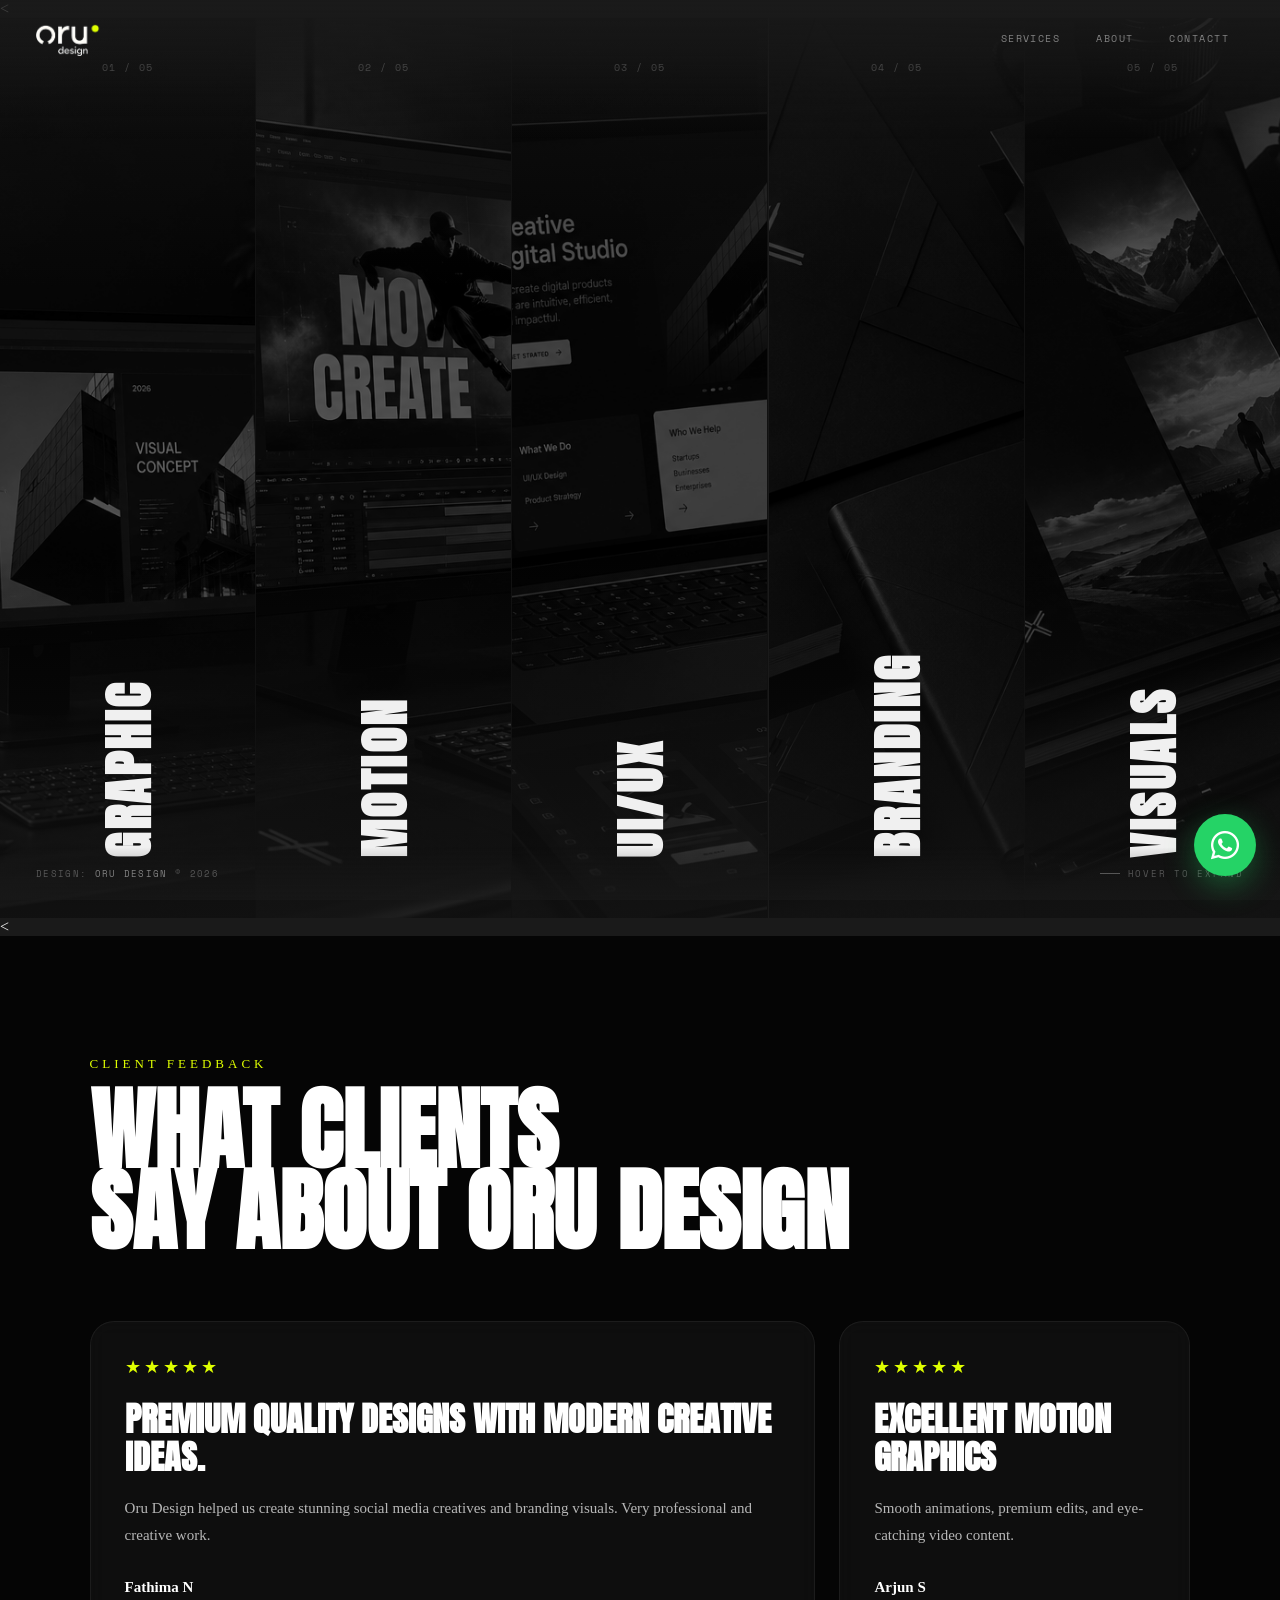
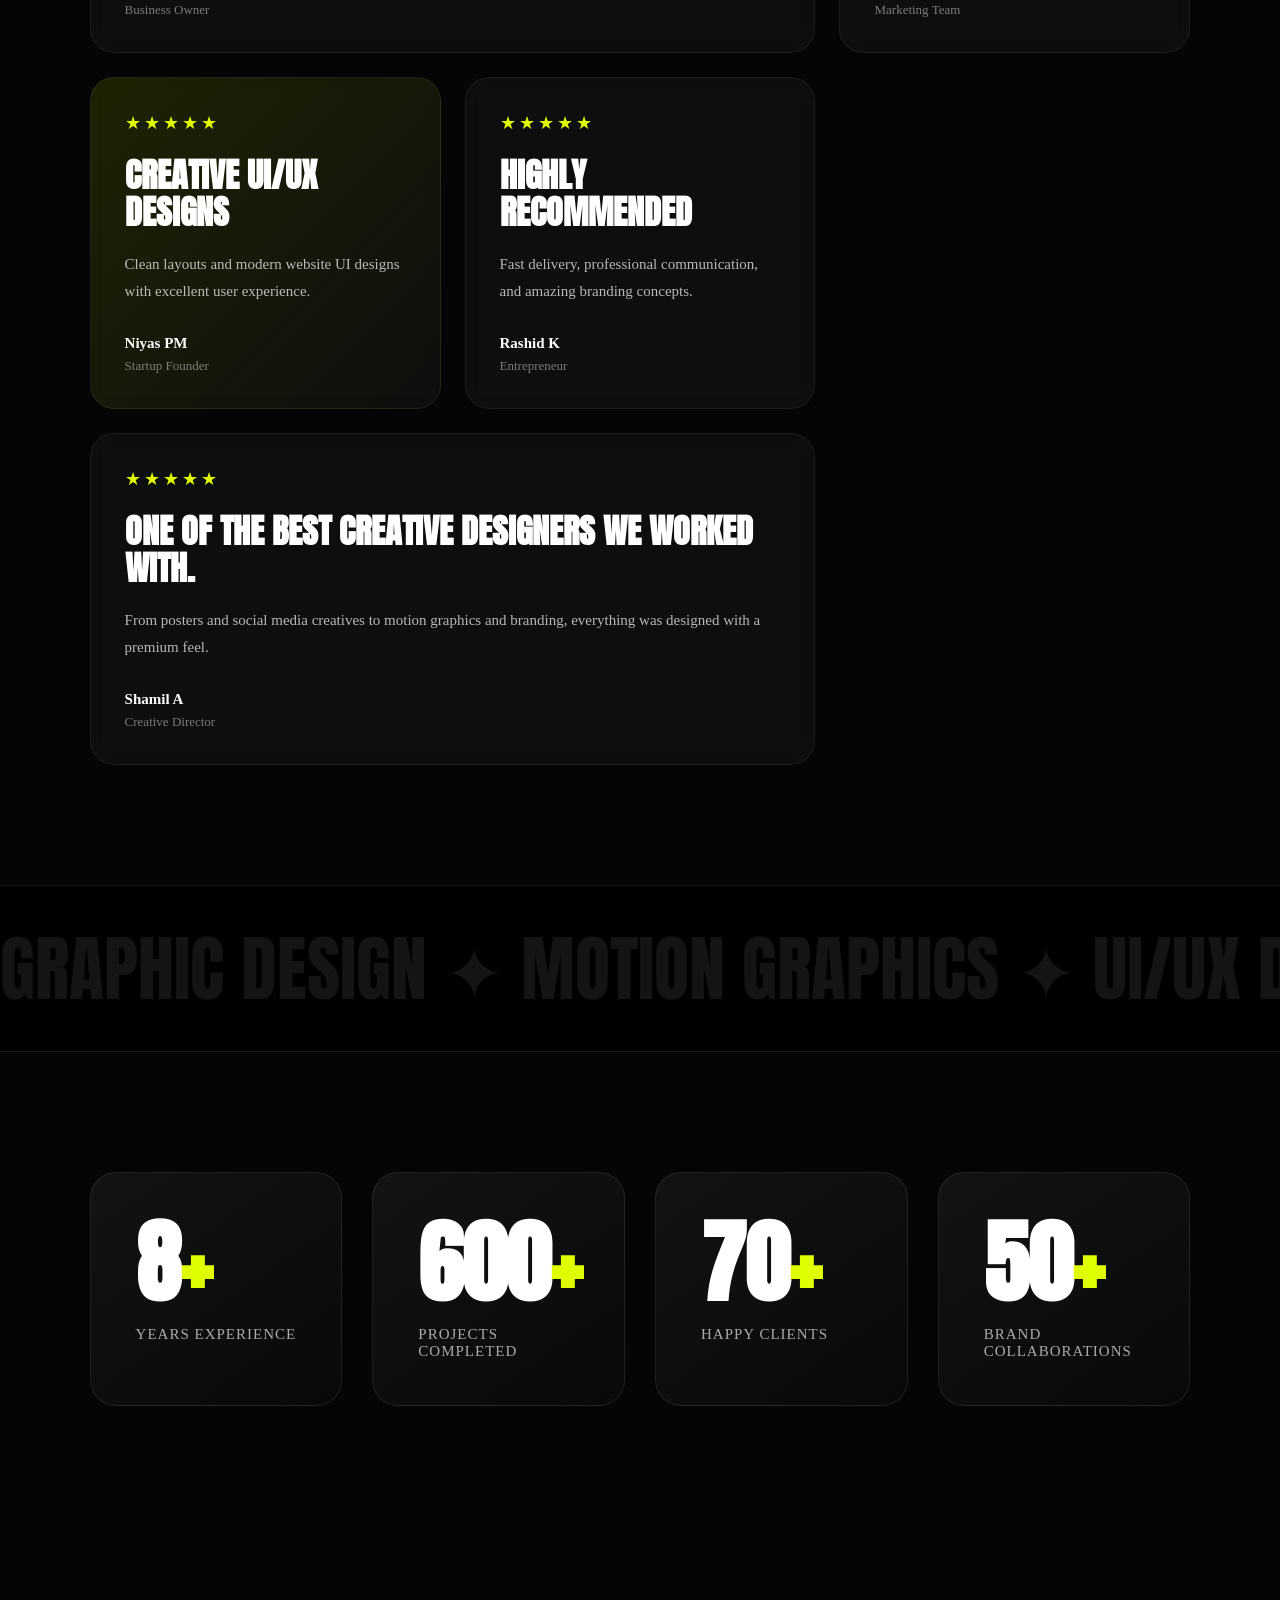
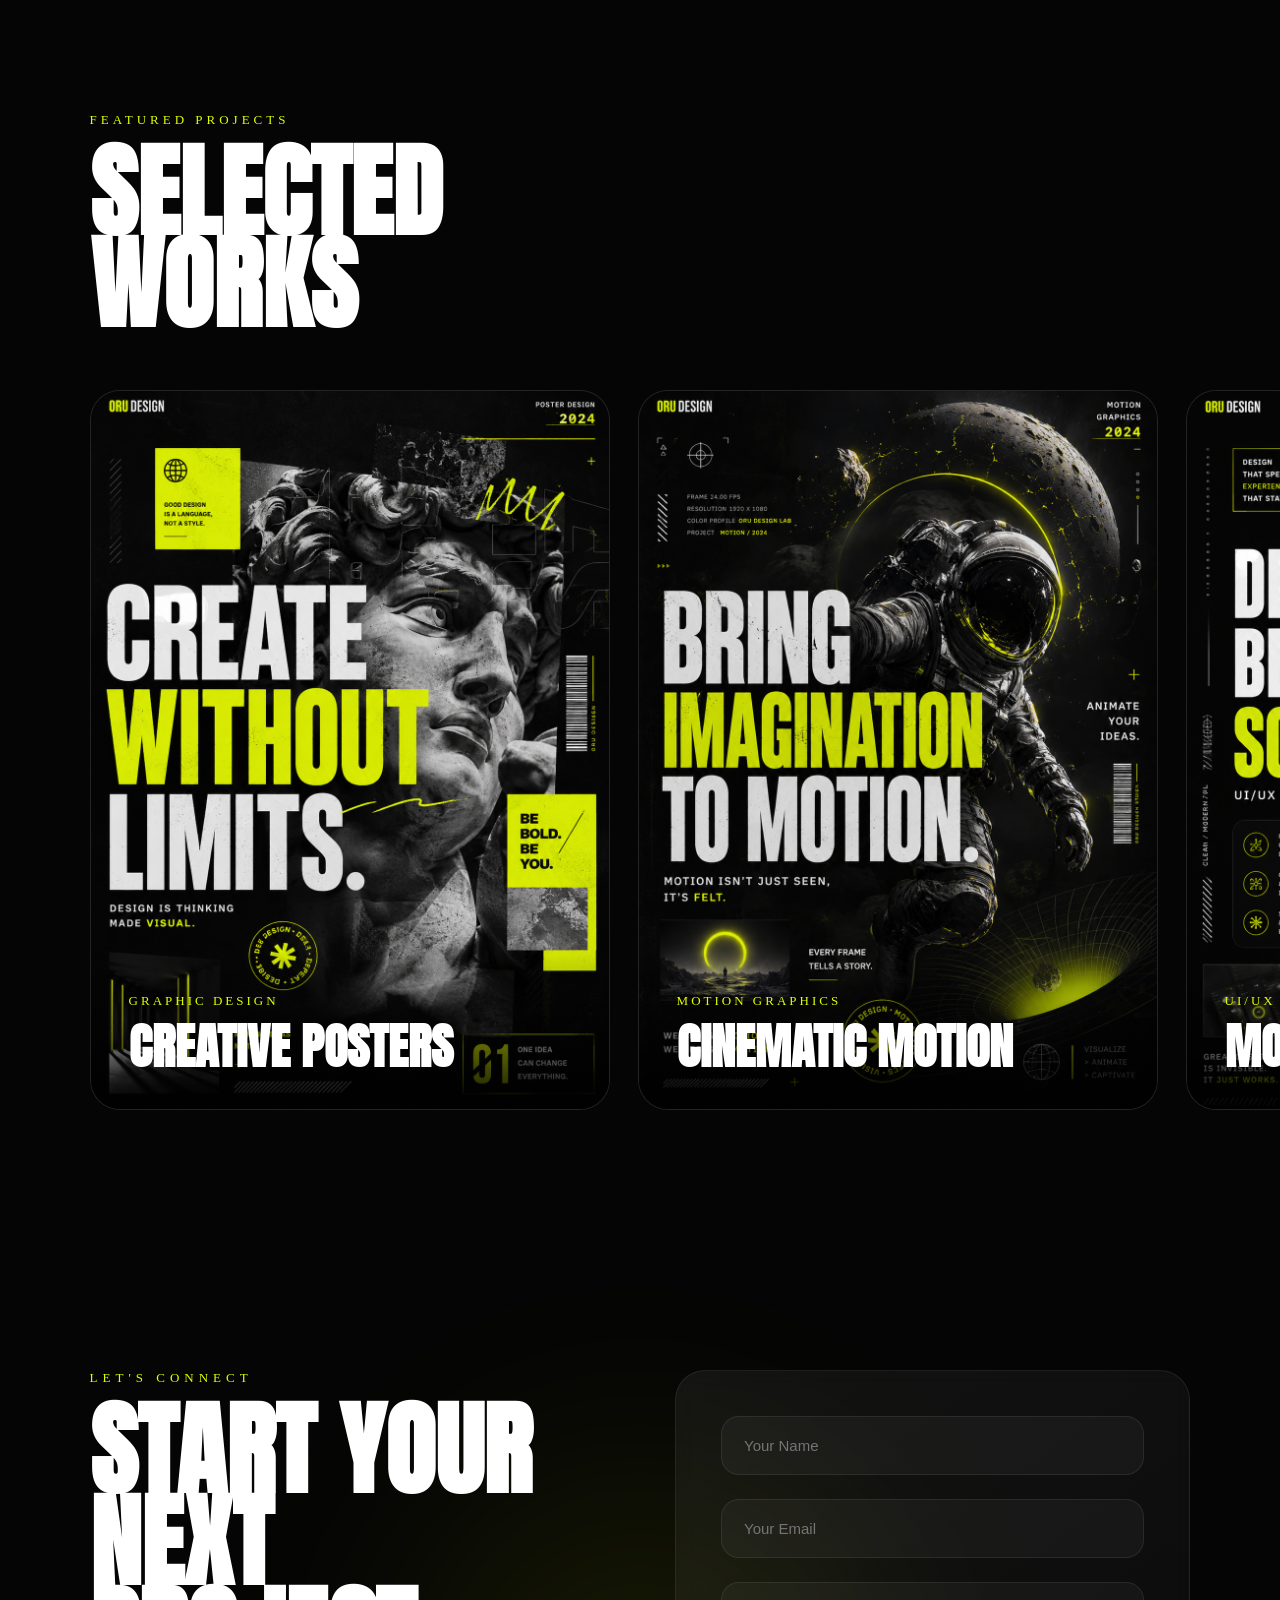
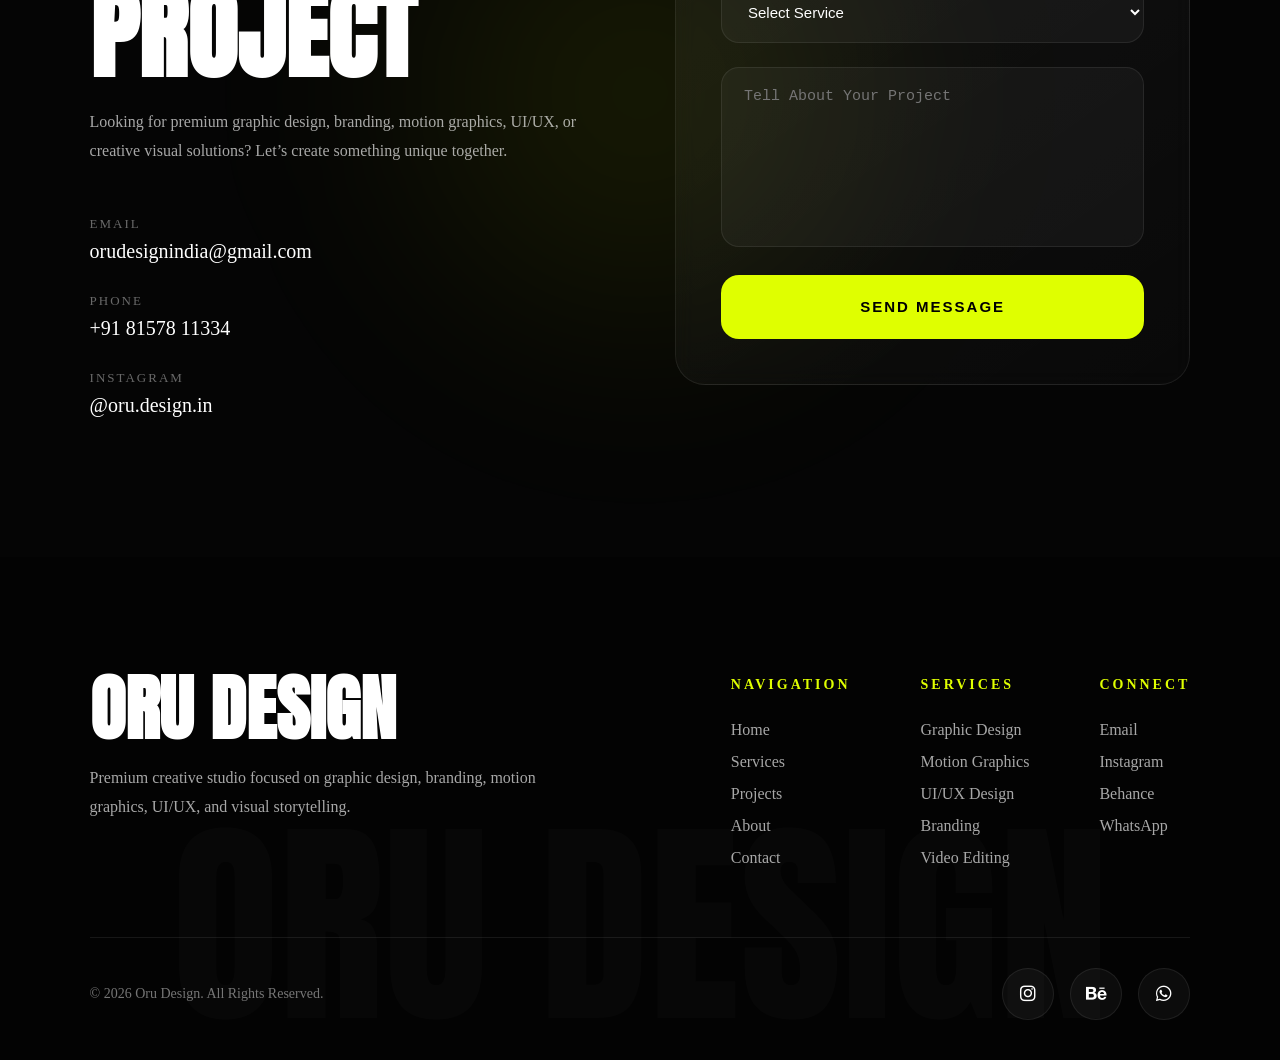
==== index.html @ 500e6e50 "Initial commit via Netlify [skip ci]" ====
<!DOCTYPE html>
<html lang="en">

<head>

    <!-- BASIC -->
    <meta charset="UTF-8">
    <meta name="viewport" content="width=device-width, initial-scale=1.0">

    <!-- TITLE -->
    <title>Oru Design — Creative Portfolio</title>

    <!-- SEO -->
    <meta name="title" content="Oru Design — Creative Portfolio">
    <meta name="description"
          content="Oru Design is the creative portfolio of a Graphic Designer, Motion Designer, and UI/UX Designer specializing in branding, video editing, visual storytelling, and modern digital experiences.">

    <meta name="keywords"
          content="Graphic Designer Kerala, UI UX Designer Kochi, Motion Graphics, Video Editing, Branding, Creative Portfolio, Oru Design, Freelance Designer India">

    <meta name="author" content="Oru Design">

    <!-- OPEN GRAPH -->
    <meta property="og:type" content="website">
    <meta property="og:title" content="Oru Design — Creative Portfolio">
    <meta property="og:description"
          content="Creative portfolio featuring Graphic Design, Motion Graphics, Branding, UI/UX Design, and Visual Storytelling.">

    <meta property="og:image" content="images/preview.jpg">
    <meta property="og:url" content="https://orudesign.in">

    <!-- TWITTER -->
    <meta name="twitter:card" content="summary_large_image">
    <meta name="twitter:title" content="Oru Design — Creative Portfolio">
    <meta name="twitter:description"
          content="Creative portfolio featuring Graphic Design, Motion Graphics, Branding, UI/UX Design, and Visual Storytelling.">

    <meta name="twitter:image" content="images/preview.jpg">

    <!-- THEME COLOR -->
    <meta name="theme-color" content="#dfff00">

    <!-- FAVICON -->
    <link rel="icon" type="image/png" href="images/favicon.png">

    <!-- GOOGLE FONTS -->
    <link rel="preconnect" href="https://fonts.googleapis.com">

    <link rel="preconnect"
          href="https://fonts.gstatic.com"
          crossorigin>

    <link href="https://fonts.googleapis.com/css2?family=Anton&family=Space+Mono:ital,wght@0,400;0,700;1,400&display=swap"
          rel="stylesheet">

    <!-- CSS -->
    <link rel="stylesheet"
          href="templatemo-620-compression-style.css">

</head>

<body>

    <<!-- Global Header -->
<header class="global-header">

    <!-- LOGO IMAGE -->
    <a href="#" class="logo">

        <img src="images/logo.png"
             alt="oru design Logo"
             class="logo__image">

    </a>

<nav class="nav">

    

    <a href="services.html">Services</a>

    <a href="about.html">about</a>

    <a href="contact.html">contactt</a>

</nav>

</header>

    <!-- The Track -->
    <main class="track" role="region" aria-label="Portfolio Projects">

    <!-- Panel 01 -->
<article class="panel">
    <div class="panel__bg">
        <img src="images/tm-620-com-01.jpg"
             alt="Creative graphic design showcase"
             loading="eager">
    </div>

    <span class="panel__index">01 / 05</span>

    <h2 class="spine">GRAPHIC</h2>

    <div class="details">

        <p class="details__category">Graphic Design</p>

        <h3 class="details__title">
            Creative<br>Designs
        </h3>

        <div class="details__meta">

            <div class="details__meta-item">
                <span class="details__meta-label">Service</span>
                <span class="details__meta-value">Social Media</span>
            </div>

            <div class="details__meta-item">
                <span class="details__meta-label">Experience</span>
                <span class="details__meta-value">8+ Years</span>
            </div>

            <div class="details__meta-item">
                <span class="details__meta-label">Role</span>
                <span class="details__meta-value">Senior Designer</span>
            </div>

        </div>

        <p class="details__description">
            Creating premium posters, branding visuals, advertisements,
            social media creatives, and modern digital designs with a clean
            and eye-catching style.
        </p>

<a href="https://www.behance.net/anandumohanmr"
   target="_blank"
   class="btn-view">
            View Project

            <svg viewBox="0 0 14 14"
                 fill="none"
                 xmlns="http://www.w3.org/2000/svg">

                <path d="M1 7h12M8 2l5 5-5 5"
                      stroke="currentColor"
                      stroke-width="1.5"
                      stroke-linecap="square"/>

            </svg>
        </a>

    </div>
</article>


   <!-- Panel 02 -->
<article class="panel">
    <div class="panel__bg">
        <img src="images/tm-620-com-02.jpg"
             alt="Professional motion graphics and video editing"
             loading="lazy">
    </div>

    <span class="panel__index">02 / 05</span>

    <h2 class="spine">MOTION</h2>

    <div class="details">

        <p class="details__category">Motion Graphics</p>

        <h3 class="details__title">
            Motion<br>Visuals
        </h3>

        <div class="details__meta">

            <div class="details__meta-item">
                <span class="details__meta-label">Software</span>
                <span class="details__meta-value">After Effects</span>
            </div>

            <div class="details__meta-item">
                <span class="details__meta-label">Style</span>
                <span class="details__meta-value">Cinematic</span>
            </div>

            <div class="details__meta-item">
                <span class="details__meta-label">Role</span>
                <span class="details__meta-value">Motion Designer</span>
            </div>

        </div>

        <p class="details__description">
            Creating cinematic motion graphics, promotional videos,
            animated visuals, reels, and engaging digital content
            with smooth transitions and modern storytelling.
        </p>

<a href="https://www.behance.net/anandumohanmr"
   target="_blank"
   class="btn-view">
            View Project

            <svg viewBox="0 0 14 14"
                 fill="none"
                 xmlns="http://www.w3.org/2000/svg">

                <path d="M1 7h12M8 2l5 5-5 5"
                      stroke="currentColor"
                      stroke-width="1.5"
                      stroke-linecap="square"/>

            </svg>
        </a>

    </div>
</article>



      <!-- Panel 03 -->
<article class="panel">
    <div class="panel__bg">
        <img src="images/tm-620-com-03.jpg"
             alt="Modern UI UX interface design"
             loading="lazy">
    </div>

    <span class="panel__index">03 / 05</span>

    <h2 class="spine">UI/UX</h2>

    <div class="details">

        <p class="details__category">UI/UX Design</p>

        <h3 class="details__title">
            Modern<br>Interfaces
        </h3>

        <div class="details__meta">

            <div class="details__meta-item">
                <span class="details__meta-label">Tools</span>
                <span class="details__meta-value">Adobe XD</span>
            </div>

            <div class="details__meta-item">
                <span class="details__meta-label">Focus</span>
                <span class="details__meta-value">User Experience</span>
            </div>

            <div class="details__meta-item">
                <span class="details__meta-label">Role</span>
                <span class="details__meta-value">UI/UX Designer</span>
            </div>

        </div>

        <p class="details__description">
            Designing clean and modern website interfaces,
            mobile app layouts, and user-friendly digital experiences
            with smooth navigation and premium visual aesthetics.
        </p>

<a href="https://www.behance.net/anandumohanmr"
   target="_blank"
   class="btn-view">
            View Project

            <svg viewBox="0 0 14 14"
                 fill="none"
                 xmlns="http://www.w3.org/2000/svg">

                <path d="M1 7h12M8 2l5 5-5 5"
                      stroke="currentColor"
                      stroke-width="1.5"
                      stroke-linecap="square"/>

            </svg>
        </a>

    </div>
</article>


       <!-- Panel 04 -->
<article class="panel">
    <div class="panel__bg">
        <img src="images/tm-620-com-04.jpg"
             alt="Creative branding and identity design"
             loading="lazy">
    </div>

    <span class="panel__index">04 / 05</span>

    <h2 class="spine">BRANDING</h2>

    <div class="details">

        <p class="details__category">Brand Identity</p>

        <h3 class="details__title">
            Brand<br>Identity
        </h3>

        <div class="details__meta">

            <div class="details__meta-item">
                <span class="details__meta-label">Focus</span>
                <span class="details__meta-value">Logo Design</span>
            </div>

            <div class="details__meta-item">
                <span class="details__meta-label">Style</span>
                <span class="details__meta-value">Minimal</span>
            </div>

            <div class="details__meta-item">
                <span class="details__meta-label">Role</span>
                <span class="details__meta-value">Brand Designer</span>
            </div>

        </div>

        <p class="details__description">
            Building premium brand identities with modern logos,
            typography, color systems, and visual strategies
            that create a strong and memorable brand presence.
        </p>

<a href="https://www.behance.net/anandumohanmr"
   target="_blank"
   class="btn-view">
            View Project

            <svg viewBox="0 0 14 14"
                 fill="none"
                 xmlns="http://www.w3.org/2000/svg">

                <path d="M1 7h12M8 2l5 5-5 5"
                      stroke="currentColor"
                      stroke-width="1.5"
                      stroke-linecap="square"/>

            </svg>
        </a>

    </div>
</article>



       <!-- Panel 05 -->
<article class="panel">
    <div class="panel__bg">
        <img src="images/tm-620-com-05.jpg"
             alt="Creative digital visuals and media showcase"
             loading="lazy">
    </div>

    <span class="panel__index">05 / 05</span>

    <h2 class="spine">VISUALS</h2>

    <div class="details">

        <p class="details__category">Creative Visuals</p>

        <h3 class="details__title">
            Visual<br>Stories
        </h3>

        <div class="details__meta">

            <div class="details__meta-item">
                <span class="details__meta-label">Platform</span>
                <span class="details__meta-value">Digital Media</span>
            </div>

            <div class="details__meta-item">
                <span class="details__meta-label">Speciality</span>
                <span class="details__meta-value">Creative Content</span>
            </div>

            <div class="details__meta-item">
                <span class="details__meta-label">Role</span>
                <span class="details__meta-value">Creative Designer</span>
            </div>

        </div>

        <p class="details__description">
            Creating high-quality visual content, social media creatives,
            promotional materials, and digital artwork with a modern,
            premium, and cinematic visual approach.
        </p>

<a href="https://www.behance.net/anandumohanmr"
   target="_blank"
   class="btn-view">
            View Project

            <svg viewBox="0 0 14 14"
                 fill="none"
                 xmlns="http://www.w3.org/2000/svg">

                <path d="M1 7h12M8 2l5 5-5 5"
                      stroke="currentColor"
                      stroke-width="1.5"
                      stroke-linecap="square"/>

            </svg>
        </a>

    </div>
</article>

</main>

    <!-- Global Footer -->
    <footer class="global-footer">
        <p class="footer__credit">Design: <a href="https://www.instagram.com/oru.design.in" target="_blank" rel="nofollow">oru design</a> &copy; 2026</p>
        <p class="footer__scroll-hint">Hover to Expand</p>
    </footer>

    <!-- ===========================================
         MODALS — CSS-only via :target
         =========================================== -->
<!-- Work Modal -->
<div id="work" class="modal-overlay">

    <a href="#" class="modal__close" aria-label="Close">&times;</a>

    <div class="modal__content">

        <p class="modal__label">Portfolio</p>

        <h2 class="modal__heading">
            Selected<br>Works
        </h2>

        <p class="modal__text">
            A curated collection of creative projects focused on
            graphic design, motion graphics, branding, UI/UX,
            and digital visual storytelling.
            Each project reflects a modern, premium,
            and cinematic creative approach.
        </p>

        <hr class="modal__divider">

        <ul class="modal__project-list">

            <!-- PROJECT 01 -->
            <li>

                <span class="modal__project-name">
                    Creative Graphics
                </span>

                <span class="modal__project-year">
                    2026 — Graphic Design
                </span>

            </li>

            <!-- PROJECT 02 -->
            <li>

                <span class="modal__project-name">
                    Motion Visuals
                </span>

                <span class="modal__project-year">
                    2026 — Motion Graphics
                </span>

            </li>

            <!-- PROJECT 03 -->
            <li>

                <span class="modal__project-name">
                    Modern Interfaces
                </span>

                <span class="modal__project-year">
                    2026 — UI/UX Design
                </span>

            </li>

            <!-- PROJECT 04 -->
            <li>

                <span class="modal__project-name">
                    Brand Identity
                </span>

                <span class="modal__project-year">
                    2025 — Branding
                </span>

            </li>

            <!-- PROJECT 05 -->
            <li>

                <span class="modal__project-name">
                    Visual Stories
                </span>

                <span class="modal__project-year">
                    2025 — Creative Visuals
                </span>

            </li>

        </ul>

    </div>

</div>

<!-- About Modal -->
<div id="about" class="modal-overlay">

    <a href="#" class="modal__close" aria-label="Close">&times;</a>

    <div class="modal__content">

        <!-- PROFILE IMAGE -->
        <div class="about-profile">

            <img src="images/anandu.png"
                 alt="Anandu Mohan MR"
                 class="about-profile__image">

        </div>

        <p class="modal__label">Profile</p>

        <h2 class="modal__heading">
            About<br>Me
        </h2>

        <p class="modal__text">
            <strong>Anandu Mohan MR</strong> is a Senior Graphic Designer
            and Creative Visual Artist with over 8 years of experience
            in graphic design, branding, video editing, and UI/UX design.
            Passionate about creating premium visual experiences with a
            modern and cinematic creative approach.
        </p>

        <p class="modal__text">
            Specialized in social media creatives, branding,
            motion graphics, promotional videos, website UI/UX,
            and digital marketing visuals using Adobe Creative Suite,
            DaVinci Resolve, and modern design tools.
        </p>

        <hr class="modal__divider">

        <h2 class="modal__heading">
            About<br>Studio
        </h2>

        <p class="modal__text">
            The studio focuses on delivering premium creative digital
            solutions for brands, businesses, and personal projects
            with a strong emphasis on quality, creativity,
            and modern visual storytelling.
        </p>

        <p class="modal__text">
            From graphic design and branding to motion graphics,
            video editing, and UI/UX design, every project is crafted
            with attention to detail and a modern premium aesthetic
            that helps brands stand out in the digital world.
        </p>

        <hr class="modal__divider">

        <p class="modal__text">
            <strong>Services</strong><br>
            Graphic Design / Branding / Video Editing /
            Motion Graphics / UI & UX Design /
            Social Media Creatives / Web Design /
            Digital Marketing Visuals
        </p>

    </div>

</div>

    <<!-- Contact Modal -->
<div id="contact" class="modal-overlay">

    <a href="#" class="modal__close" aria-label="Close">&times;</a>

    <div class="modal__content">

        <p class="modal__label">Connect</p>

        <h2 class="modal__heading">
            Get In<br>Touch
        </h2>

        <p class="modal__text">
            Available for freelance projects, creative collaborations,
            branding, graphic design, motion graphics, video editing,
            and UI/UX design projects.
            Feel free to connect through any platform below.
        </p>

        <hr class="modal__divider">

        <div class="modal__contact-grid">

            <!-- EMAIL -->
            <div class="modal__contact-item">

                <p class="modal__contact-label">Email</p>

                <p class="modal__contact-value">
                    <a href="mailto:orudesignindia@gmail.com">
                        orudesignindia@gmail.com
                    </a>
                </p>

            </div>

            <!-- PHONE -->
            <div class="modal__contact-item">

                <p class="modal__contact-label">Phone</p>

                <p class="modal__contact-value">
                    <a href="tel:+918157811334">
                        +91 81578 11334
                    </a>
                </p>

            </div>

            <!-- INSTAGRAM -->
            <div class="modal__contact-item">

                <p class="modal__contact-label">Instagram</p>

                <p class="modal__contact-value">
                    <a href="https://www.instagram.com/oru.design.in/?hl=en"
                       target="_blank">
                        @oru.design.in
                    </a>
                </p>

            </div>

            <!-- BEHANCE -->
            <div class="modal__contact-item">

                <p class="modal__contact-label">Behance</p>

                <p class="modal__contact-value">
                    <a href="https://www.behance.net/anandumohanmr"
                       target="_blank">
                        behance.net/anandumohanmr
                    </a>
                </p>

            </div>

            <!-- LOCATION -->
            <div class="modal__contact-item">

                <p class="modal__contact-label">Location</p>

                <p class="modal__contact-value">
                    2nd Floor Yakubs Apartment,<br>
                    Elamakkara, Kochi,<br>
                    Kerala, India
                </p>

            </div>

        </div>

        <!-- SOCIAL ICONS -->
        <div class="social-icons">

            <!-- INSTAGRAM -->
            <a href="https://www.instagram.com/oru.design.in/?hl=en"
               target="_blank"
               class="social-icon">

                <i class="fab fa-instagram"></i>

            </a>

            <!-- BEHANCE -->
            <a href="https://www.behance.net/anandumohanmr"
               target="_blank"
               class="social-icon">

                <i class="fab fa-behance"></i>

            </a>

        </div>

    </div>

</div>

<!-- FONT AWESOME -->
<link rel="stylesheet"
href="https://cdnjs.cloudflare.com/ajax/libs/font-awesome/6.5.1/css/all.min.css">

<script src="templatemo-620-compression-script.js"></script>

</body>
</html>

<!-- WHATSAPP FLOAT BUTTON -->

<a href="https://wa.me/918157811334"
   class="whatsapp-float"
   target="_blank"
   aria-label="Chat on WhatsApp">

    <i class="fab fa-whatsapp"></i>

</a>


<!-- =========================================
     CLIENT REVIEWS SECTION
========================================= -->

<section class="reviews-section">

    <div class="reviews-header">

        <p class="reviews-label">CLIENT FEEDBACK</p>

        <h2 class="reviews-title">
            What Clients<br>Say About Oru Design
        </h2>

    </div>

    <div class="reviews-grid">

        <!-- REVIEW 01 -->
        <div class="review-card large">

            <div class="review-stars">★★★★★</div>

            <h3>
                Premium quality designs with modern creative ideas.
            </h3>

            <p>
                Oru Design helped us create stunning social media
                creatives and branding visuals. Very professional
                and creative work.
            </p>

            <div class="review-user">
                <strong>Fathima N</strong>
                <span>Business Owner</span>
            </div>

        </div>

        <!-- REVIEW 02 -->
        <div class="review-card">

            <div class="review-stars">★★★★★</div>

            <h3>Excellent Motion Graphics</h3>

            <p>
                Smooth animations, premium edits,
                and eye-catching video content.
            </p>

            <div class="review-user">
                <strong>Arjun S</strong>
                <span>Marketing Team</span>
            </div>

        </div>

        <!-- REVIEW 03 -->
        <div class="review-card accent">

            <div class="review-stars">★★★★★</div>

            <h3>Creative UI/UX Designs</h3>

            <p>
                Clean layouts and modern website UI designs
                with excellent user experience.
            </p>

            <div class="review-user">
                <strong>Niyas PM</strong>
                <span>Startup Founder</span>
            </div>

        </div>

        <!-- REVIEW 04 -->
        <div class="review-card">

            <div class="review-stars">★★★★★</div>

            <h3>Highly Recommended</h3>

            <p>
                Fast delivery, professional communication,
                and amazing branding concepts.
            </p>

            <div class="review-user">
                <strong>Rashid K</strong>
                <span>Entrepreneur</span>
            </div>

        </div>

        <!-- REVIEW 05 -->
        <div class="review-card wide">

            <div class="review-stars">★★★★★</div>

            <h3>
                One of the best creative designers we worked with.
            </h3>

            <p>
                From posters and social media creatives
                to motion graphics and branding,
                everything was designed with a premium feel.
            </p>

            <div class="review-user">
                <strong>Shamil A</strong>
                <span>Creative Director</span>
            </div>

        </div>

    </div>

</section>




<!-- =========================================
     PREMIUM MARQUEE SECTION
========================================= -->

<section class="marquee-section">

    <div class="marquee-track">

        <span>
            GRAPHIC DESIGN ✦ MOTION GRAPHICS ✦ UI/UX DESIGN ✦
            BRANDING ✦ VIDEO EDITING ✦ VISUAL STORIES ✦
        </span>

        <span>
            GRAPHIC DESIGN ✦ MOTION GRAPHICS ✦ UI/UX DESIGN ✦
            BRANDING ✦ VIDEO EDITING ✦ VISUAL STORIES ✦
        </span>

    </div>

</section>



<!-- =========================================
     ANIMATED STATS SECTION
========================================= -->

<section class="stats-section">

    <div class="stats-grid">

        <!-- ITEM -->
        <div class="stat-box">

            <h2 class="counter" data-target="5">8</h2>

            <p>Years Experience</p>

        </div>

        <!-- ITEM -->
        <div class="stat-box">

            <h2 class="counter" data-target="120">600</h2>

            <p>Projects Completed</p>

        </div>

        <!-- ITEM -->
        <div class="stat-box">

            <h2 class="counter" data-target="80">70</h2>

            <p>Happy Clients</p>

        </div>

        <!-- ITEM -->
        <div class="stat-box">

            <h2 class="counter" data-target="24">50</h2>

            <p>Brand Collaborations</p>

        </div>

    </div>

</section>



<!-- =========================================
     HORIZONTAL PROJECT SHOWCASE
========================================= -->

<section class="horizontal-showcase">

    <div class="showcase-header">

        <p class="showcase-label">FEATURED PROJECTS</p>

        <h2 class="showcase-title">
            Selected<br>
            Works
        </h2>

    </div>

    <div class="horizontal-wrapper">

        <!-- PROJECT 01 -->
        <div class="project-panel">

            <img src="images/project-01.png"
                 alt="Graphic Design Project">

            <div class="project-overlay">

                <span>Graphic Design</span>

                <h3>Creative Posters</h3>

            </div>

        </div>

        <!-- PROJECT 02 -->
        <div class="project-panel">

            <img src="images/project-02.png"
                 alt="Motion Graphics Project">

            <div class="project-overlay">

                <span>Motion Graphics</span>

                <h3>Cinematic Motion</h3>

            </div>

        </div>

        <!-- PROJECT 03 -->
        <div class="project-panel">

            <img src="images/project-03.png"
                 alt="UI UX Project">

            <div class="project-overlay">

                <span>UI/UX Design</span>

                <h3>Modern Interfaces</h3>

            </div>

        </div>

        <!-- PROJECT 04 -->
        <div class="project-panel">

            <img src="images/project-04.png"
                 alt="Branding Project">

            <div class="project-overlay">

                <span>Branding</span>

                <h3>Visual Identity</h3>

            </div>

        </div>

        <!-- PROJECT 05 -->
        <div class="project-panel">

            <img src="images/project-05.mp4"
                 alt="Visual Storytelling">

            <div class="project-overlay">

                <span>Visual Stories</span>

                <h3>Creative Visuals</h3>

            </div>

        </div>

    </div>

</section>


<!-- =========================================
     PREMIUM CONTACT FORM SECTION
========================================= -->

<section class="contact-section" id="contact-form">

    <div class="contact-glow"></div>

    <div class="contact-left">

        <p class="contact-label">LET'S CONNECT</p>

        <h2 class="contact-title">
            Start Your<br>
            Next Project
        </h2>

        <p class="contact-description">
            Looking for premium graphic design,
            branding, motion graphics, UI/UX,
            or creative visual solutions?
            Let’s create something unique together.
        </p>

        <!-- CONTACT INFO -->

        <div class="contact-info">

            <div class="contact-info-item">

                <span>Email</span>

                <a href="mailto:orudesignindia@gmail.com">
                    orudesignindia@gmail.com
                </a>

            </div>

            <div class="contact-info-item">

                <span>Phone</span>

                <a href="tel:+918157811334">
                    +91 81578 11334
                </a>

            </div>

            <div class="contact-info-item">

                <span>Instagram</span>

                <a href="https://www.instagram.com/oru.design.in/?hl=en"
                   target="_blank">

                    @oru.design.in

                </a>

            </div>

        </div>

    </div>

    <!-- FORM -->

    <div class="contact-right">

        <form class="premium-form">

            <!-- NAME -->
            <div class="form-group">

                <input type="text"
                       placeholder="Your Name"
                       required>

            </div>

            <!-- EMAIL -->
            <div class="form-group">

                <input type="email"
                       placeholder="Your Email"
                       required>

            </div>

            <!-- SERVICE -->
            <div class="form-group">

                <select required>

                    <option value="">
                        Select Service
                    </option>

                    <option>
                        Graphic Design
                    </option>

                    <option>
                        Motion Graphics
                    </option>

                    <option>
                        UI/UX Design
                    </option>

                    <option>
                        Branding
                    </option>

                    <option>
                        Video Editing
                    </option>

                </select>

            </div>

            <!-- MESSAGE -->
            <div class="form-group">

                <textarea placeholder="Tell About Your Project"
                          required></textarea>

            </div>

            <!-- BUTTON -->

            <button type="submit"
                    class="contact-btn">

                Send Message

            </button>

        </form>

    </div>

</section>


<!-- =========================================
     PREMIUM FOOTER SECTION
========================================= -->

<footer class="premium-footer">

    <!-- TOP -->

    <div class="footer-top">

        <div class="footer-brand">

            <h2>ORU DESIGN</h2>

            <p>
                Premium creative studio focused on
                graphic design, branding, motion graphics,
                UI/UX, and visual storytelling.
            </p>

        </div>

        <!-- LINKS -->

        <div class="footer-links">

            <div class="footer-column">

                <h4>Navigation</h4>

                <a href="#">Home</a>
                <a href="#services">Services</a>
                <a href="#work">Projects</a>
                <a href="#about">About</a>
                <a href="#contact">Contact</a>

            </div>

            <div class="footer-column">

                <h4>Services</h4>

                <a href="#">Graphic Design</a>
                <a href="#">Motion Graphics</a>
                <a href="#">UI/UX Design</a>
                <a href="#">Branding</a>
                <a href="#">Video Editing</a>

            </div>

            <div class="footer-column">

                <h4>Connect</h4>

                <a href="mailto:orudesignindia@gmail.com">
                    Email
                </a>

                <a href="https://www.instagram.com/oru.design.in/?hl=en"
                   target="_blank">

                    Instagram

                </a>

                <a href="https://www.behance.net/anandumohanmr"
                   target="_blank">

                    Behance

                </a>

                <a href="https://wa.me/918157811334"
                   target="_blank">

                    WhatsApp

                </a>

            </div>

        </div>

    </div>

    <!-- DIVIDER -->

    <div class="footer-divider"></div>

    <!-- BOTTOM -->

    <div class="footer-bottom">

        <p>
            © 2026 Oru Design. All Rights Reserved.
        </p>

        <div class="footer-socials">

            <!-- INSTAGRAM -->
            <a href="https://www.instagram.com/oru.design.in/?hl=en"
               target="_blank">

                <i class="fab fa-instagram"></i>

            </a>

            <!-- BEHANCE -->
            <a href="https://www.behance.net/anandumohanmr"
               target="_blank">

                <i class="fab fa-behance"></i>

            </a>

            <!-- WHATSAPP -->
            <a href="https://wa.me/918157811334"
               target="_blank">

                <i class="fab fa-whatsapp"></i>

            </a>

        </div>

    </div>

    <!-- HUGE BACKGROUND TEXT -->

    <div class="footer-bg-text">

        ORU DESIGN

    </div>

</footer>
---- templatemo-620-compression-style.css ----
/* ============================================
   COMPRESSION — CSS-Only Kinetic Portfolio
   TM-620
   https://templatemo.com/tm-620-compression
   Design: TemplateMo
   ============================================ */

*,
*::before,
*::after {
    margin: 0;
    padding: 0;
    box-sizing: border-box;
}

:root {
    --off-white: #F0F0F0;
    --carbon: #1A1A1A;
    --graphite: #2C2C2C;
    --steel: #4A4A4A;
    --ash: #6B6B6B;
    --neon-chartreuse: #DFFF00;
    --seam: #111111;
    --font-spine: 'Anton', sans-serif;
    --font-mono: 'Space Mono', monospace;
    --ease-heavy: cubic-bezier(0.77, 0, 0.175, 1);
    --duration: 0.8s;
}

html {
    font-size: 16px;
    -webkit-font-smoothing: antialiased;
    -moz-osx-font-smoothing: grayscale;
     overflow-x: hidden;
    overflow-y: auto;
}

body {
    background: var(--carbon);
    color: var(--off-white);
    overflow: hidden;
     overflow-x: hidden;
    overflow-y: auto;
    min-height: 100vh;
    width: 100%;
}

/* --- THE TRACK --- */
main.track {
    display: flex;
    width: 100%;
    min-height: 100vh;
    overflow-x: hidden;
    overflow-y: auto;
    gap: 0;
}

/* --- THE SLICES --- */
article.panel {
    flex: 1;
    position: relative;
    overflow: hidden;
    cursor: pointer;
    border-right: 1px solid var(--seam);
    border-radius: 0;
    transition: flex var(--duration) var(--ease-heavy);
}

article.panel:last-child {
    border-right: none;
}

.panel__bg {
    position: absolute;
    inset: 0;
    z-index: 1;
    overflow: hidden;
}

.panel__bg img {
    width: 100%;
    height: 100%;
    object-fit: cover;
    object-position: center;
    display: block;
    border-radius: 0;
    filter: brightness(0.4) grayscale(100%);
    transform: scale(1.05);
    transition:
        filter var(--duration) var(--ease-heavy),
        transform var(--duration) var(--ease-heavy);
}

.panel__bg::after {
    content: '';
    position: absolute;
    inset: 0;
    background: linear-gradient(
        180deg,
        rgba(26, 26, 26, 0.5) 0%,
        transparent 30%,
        transparent 60%,
        rgba(26, 26, 26, 0.6) 100%
    );
    z-index: 2;
    transition: opacity var(--duration) var(--ease-heavy);
}

/* Panel index */
.panel__index {
    position: absolute;
    top: 42px;
    left: 50%;
    transform: translateX(-50%);
    z-index: 10;
    font-family: var(--font-mono);
    font-size: 0.6rem;
    letter-spacing: 0.15em;
    text-transform: uppercase;
    color: var(--off-white);
    opacity: 0.35;
    transition: opacity var(--duration) var(--ease-heavy);
    white-space: nowrap;
}

/* --- THE SPINE --- */
.spine {
    position: absolute;
    bottom: 60px;
    left: 50%;
    transform: translateX(-50%) rotate(180deg);
    z-index: 10;
    writing-mode: vertical-rl;
    font-family: var(--font-spine);
    font-size: clamp(2rem, 4vw, 3.5rem);
    text-transform: uppercase;
    color: var(--off-white);
    letter-spacing: 0.05em;
    line-height: 1;
    white-space: nowrap;
    opacity: 1;
    transition:
        opacity 0.4s var(--ease-heavy),
        transform 0.4s var(--ease-heavy);
    pointer-events: none;
}

/* --- THE DETAILS --- */
.details {
    position: absolute;
    bottom: 48px;
    left: 48px;
    right: 48px;
    z-index: 10;
    opacity: 0;
    transform: translateX(-30px);
    transition:
        opacity 0.5s var(--ease-heavy) 0.15s,
        transform 0.5s var(--ease-heavy) 0.15s;
    pointer-events: none;
}

.details__category {
    font-family: var(--font-mono);
    font-size: 0.65rem;
    letter-spacing: 0.25em;
    text-transform: uppercase;
    color: var(--neon-chartreuse);
    margin-bottom: 12px;
    display: flex;
    align-items: center;
    gap: 12px;
}

.details__category::before {
    content: '';
    display: inline-block;
    width: 24px;
    height: 1px;
    background: var(--neon-chartreuse);
}

.details__title {
    font-family: var(--font-spine);
    font-size: clamp(2.2rem, 4vw, 3.8rem);
    text-transform: uppercase;
    color: var(--off-white);
    line-height: 0.95;
    margin-bottom: 20px;
    letter-spacing: -0.01em;
}

.details__meta {
    display: flex;
    gap: 32px;
    margin-bottom: 28px;
}

.details__meta-item {
    font-family: var(--font-mono);
    font-size: 0.7rem;
    letter-spacing: 0.08em;
}

.details__meta-label {
    color: var(--steel);
    text-transform: uppercase;
    display: block;
    margin-bottom: 4px;
}

.details__meta-value {
    color: var(--off-white);
}

.details__description {
    font-family: var(--font-mono);
    font-size: 0.75rem;
    line-height: 1.7;
    color: rgba(240, 240, 240, 0.6);
    max-width: 420px;
    margin-bottom: 32px;
}

.btn-view {
    display: inline-flex;
    align-items: center;
    gap: 10px;
    padding: 14px 32px;
    background: var(--neon-chartreuse);
    color: var(--carbon);
    font-family: var(--font-mono);
    font-size: 0.7rem;
    font-weight: 700;
    letter-spacing: 0.2em;
    text-transform: uppercase;
    text-decoration: none;
    border-radius: 0;
    border: none;
    cursor: pointer;
    transition:
        background 0.3s var(--ease-heavy),
        transform 0.3s var(--ease-heavy);
}

.btn-view:hover {
    background: var(--off-white);
    transform: translateX(4px);
}

.btn-view svg {
    width: 14px;
    height: 14px;
    transition: transform 0.3s var(--ease-heavy);
}

.btn-view:hover svg {
    transform: translateX(4px);
}

/* ===========================================
   COMPRESSION ENGINE — HOVER STATES
   =========================================== */

main.track:hover > article.panel {
    flex: 1;
}

main.track > article.panel:hover {
    flex: 6;
}

article.panel:hover .panel__bg img {
    filter: brightness(0.85) grayscale(0%);
    transform: scale(1);
}

article.panel:hover .spine {
    opacity: 0.2;
    transform: translateX(-50%) rotate(180deg) translateY(-20px);
}

article.panel:hover .details {
    opacity: 1;
    transform: translateX(0);
    pointer-events: auto;
}

main.track:hover > article.panel .panel__index {
    opacity: 0;
}

article.panel:hover .panel__index {
    opacity: 0.35 !important;
}

/* ===========================================
   GLOBAL HEADER
   =========================================== */
.global-header {
    position: fixed;
    top: 0;
    left: 0;
    right: 0;
    z-index: 100;
    display: flex;
    align-items: flex-start;
    justify-content: space-between;
    padding: 22px 36px 0;
    height: 140px;
    background: linear-gradient(
        180deg,
        rgba(26, 26, 26, 0.9) 0%,
        rgba(26, 26, 26, 0.5) 40%,
        rgba(26, 26, 26, 0.15) 70%,
        transparent 100%
    );
    pointer-events: none;
}

.logo {
    font-family: var(--font-mono);
    font-size: 0.65rem;
    font-weight: 700;
    letter-spacing: 0.3em;
    text-transform: uppercase;
    color: var(--off-white);
    pointer-events: auto;
    text-decoration: none;
}

.logo span {
    color: var(--neon-chartreuse);
    font-weight: 400;
}

.nav {
    display: flex;
    align-items: center;
    gap: 6px;
    pointer-events: auto;
}

.nav a {
    font-family: var(--font-mono);
    font-size: 0.6rem;
    letter-spacing: 0.15em;
    text-transform: uppercase;
    color: rgba(240, 240, 240, 0.5);
    text-decoration: none;
    padding: 8px 14px;
    border: 1px solid transparent;
    transition:
        color 0.3s var(--ease-heavy),
        border-color 0.3s var(--ease-heavy);
}

.nav a:hover {
    color: var(--neon-chartreuse);
    border-color: rgba(223, 255, 0, 0.3);
}

/* ===========================================
   CSS-ONLY MODALS (:target)
   =========================================== */
.modal-overlay {
    position: fixed;
    inset: 0;
    z-index: 200;
    background: rgba(26, 26, 26, 0.92);
    backdrop-filter: blur(8px);
    -webkit-backdrop-filter: blur(8px);
    display: flex;
    align-items: center;
    justify-content: center;
    opacity: 0;
    visibility: hidden;
    transition:
        opacity 0.5s var(--ease-heavy),
        visibility 0s linear 0.5s;
}

.modal-overlay:target {
    opacity: 1;
    visibility: visible;
    transition:
        opacity 0.5s var(--ease-heavy),
        visibility 0s linear 0s;
}

.modal-overlay:target .modal__content {
    opacity: 1;
    transform: translateY(0);
}

.modal__close {
    position: absolute;
    top: 28px;
    right: 36px;
    z-index: 10;
    width: 48px;
    height: 48px;
    display: flex;
    align-items: center;
    justify-content: center;
    text-decoration: none;
    color: var(--off-white);
    font-family: var(--font-mono);
    font-size: 1.4rem;
    border: 1px solid var(--steel);
    border-radius: 0;
    transition:
        border-color 0.3s var(--ease-heavy),
        color 0.3s var(--ease-heavy);
}

.modal__close:hover {
    border-color: var(--neon-chartreuse);
    color: var(--neon-chartreuse);
}

.modal__content {
    max-width: 680px;
    width: 90%;
    max-height: 80vh;
    overflow-y: auto;
    padding: 60px;
    opacity: 0;
    transform: translateY(30px);
    transition:
        opacity 0.5s var(--ease-heavy) 0.1s,
        transform 0.5s var(--ease-heavy) 0.1s;
    scrollbar-width: thin;
    scrollbar-color: var(--steel) transparent;
}

.modal__content::-webkit-scrollbar {
    width: 4px;
}

.modal__content::-webkit-scrollbar-track {
    background: transparent;
}

.modal__content::-webkit-scrollbar-thumb {
    background: var(--steel);
    border-radius: 0;
}

.modal__content::-webkit-scrollbar-thumb:hover {
    background: var(--ash);
}

.modal__label {
    font-family: var(--font-mono);
    font-size: 0.6rem;
    letter-spacing: 0.3em;
    text-transform: uppercase;
    color: var(--neon-chartreuse);
    margin-bottom: 24px;
    display: flex;
    align-items: center;
    gap: 12px;
}

.modal__label::before {
    content: '';
    display: inline-block;
    width: 32px;
    height: 1px;
    background: var(--neon-chartreuse);
}

.modal__heading {
    font-family: var(--font-spine);
    font-size: clamp(2.5rem, 6vw, 4.5rem);
    text-transform: uppercase;
    color: var(--off-white);
    line-height: 0.95;
    margin-bottom: 36px;
}

.modal__text {
    font-family: var(--font-mono);
    font-size: 0.8rem;
    line-height: 1.9;
    color: rgba(240, 240, 240, 0.6);
    margin-bottom: 24px;
}

.modal__text strong {
    color: var(--off-white);
    font-weight: 700;
}

.modal__text a {
    color: var(--off-white);
    text-decoration: none;
    border-bottom: 1px solid var(--steel);
    padding-bottom: 2px;
    transition: border-color 0.3s var(--ease-heavy);
}

.modal__text a:hover {
    border-color: var(--neon-chartreuse);
}

.modal__divider {
    width: 48px;
    height: 1px;
    background: var(--steel);
    margin: 36px 0;
    border: none;
}

/* Work modal — project list */
.modal__project-list {
    list-style: none;
    padding: 0;
}

.modal__project-list li {
    display: flex;
    justify-content: space-between;
    align-items: baseline;
    padding: 18px 0;
    border-bottom: 1px solid rgba(74, 74, 74, 0.3);
    font-family: var(--font-mono);
    font-size: 0.75rem;
}

.modal__project-list li:first-child {
    border-top: 1px solid rgba(74, 74, 74, 0.3);
}

.modal__project-name {
    color: var(--off-white);
    font-weight: 700;
    letter-spacing: 0.05em;
}

.modal__project-year {
    color: var(--steel);
    font-size: 0.65rem;
    letter-spacing: 0.1em;
}

/* Contact modal — grid */
.modal__contact-grid {
    display: grid;
    grid-template-columns: 1fr 1fr;
    gap: 24px 40px;
}

.modal__contact-item {
    font-family: var(--font-mono);
}

.modal__contact-label {
    font-size: 0.6rem;
    letter-spacing: 0.2em;
    text-transform: uppercase;
    color: var(--steel);
    margin-bottom: 8px;
}

.modal__contact-value {
    font-size: 0.8rem;
    color: var(--off-white);
}

.modal__contact-value a {
    color: var(--off-white);
    text-decoration: none;
    border-bottom: 1px solid var(--steel);
    padding-bottom: 2px;
    transition: border-color 0.3s var(--ease-heavy);
}

.modal__contact-value a:hover {
    border-color: var(--neon-chartreuse);
}

/* --- BOTTOM STRIP --- */
.global-footer {
    position: fixed;
    bottom: 0;
    left: 0;
    right: 0;
    z-index: 100;
    display: flex;
    align-items: center;
    justify-content: space-between;
    padding: 20px 36px;
    pointer-events: none;
    background: linear-gradient(
        0deg,
        rgba(26, 26, 26, 0.6) 0%,
        transparent 100%
    );
}

.footer__credit {
    font-family: var(--font-mono);
    font-size: 0.55rem;
    letter-spacing: 0.15em;
    text-transform: uppercase;
    color: rgba(240, 240, 240, 0.3);
    pointer-events: auto;
}

.footer__credit a {
    color: rgba(240, 240, 240, 0.5);
    text-decoration: none;
}

.footer__scroll-hint {
    font-family: var(--font-mono);
    font-size: 0.55rem;
    letter-spacing: 0.2em;
    text-transform: uppercase;
    color: rgba(240, 240, 240, 0.3);
    display: flex;
    align-items: center;
    gap: 8px;
}

.footer__scroll-hint::before {
    content: '';
    display: inline-block;
    width: 20px;
    height: 1px;
    background: rgba(240, 240, 240, 0.3);
}

/* --- ENTRANCE ANIMATION --- */
@keyframes sliceIn {
    0% { transform: scaleX(0); opacity: 0; }
    100% { transform: scaleX(1); opacity: 1; }
}

@keyframes fadeUp {
    0% { opacity: 0; transform: translateY(12px); }
    100% { opacity: 1; transform: translateY(0); }
}

article.panel {
    transform-origin: left center;
    animation: sliceIn 1s var(--ease-heavy) both;
}

article.panel:nth-child(1) { animation-delay: 0.05s; }
article.panel:nth-child(2) { animation-delay: 0.15s; }
article.panel:nth-child(3) { animation-delay: 0.25s; }
article.panel:nth-child(4) { animation-delay: 0.35s; }
article.panel:nth-child(5) { animation-delay: 0.45s; }

.global-header,
.global-footer {
    animation: fadeUp 0.6s var(--ease-heavy) 0.7s both;
}

.spine {
    animation: fadeUp 0.5s var(--ease-heavy) backwards;
}

article.panel:nth-child(1) .spine { animation-delay: 0.6s; }
article.panel:nth-child(2) .spine { animation-delay: 0.7s; }
article.panel:nth-child(3) .spine { animation-delay: 0.8s; }
article.panel:nth-child(4) .spine { animation-delay: 0.9s; }
article.panel:nth-child(5) .spine { animation-delay: 1.0s; }

/* --- RESPONSIVE --- */
@media (max-width: 900px) {
    main.track {
        flex-direction: column;
        height: auto;
        min-height: 100vh;
    }

    article.panel {
        flex: none !important;
        width: 100%;
        height: 50vh;
        border-right: none;
        border-bottom: 1px solid var(--seam);
    }

    article.panel:last-child {
        border-bottom: none;
    }

    .panel__bg img {
        filter: brightness(0.7) grayscale(0%) !important;
        transform: scale(1) !important;
    }

    .spine { display: none; }

    .panel__index {
        opacity: 0.35 !important;
        top: 20px;
        font-size: 0.55rem;
    }

    .details {
        opacity: 1 !important;
        transform: none !important;
        pointer-events: auto !important;
        bottom: 24px;
        left: 24px;
        right: 24px;
    }

    .details__title { font-size: 1.8rem; }
    .details__description { display: none; }

    .global-header {
        padding: 16px 20px 0;
        height: 80px;
        align-items: flex-start;
    }

    .global-footer { display: none; }

    .nav a {
        padding: 6px 10px;
        font-size: 0.55rem;
    }

    body {
        overflow-y: auto;
        overflow-x: hidden;
        height: auto;
    }

    .modal__content { padding: 40px 24px; }
    .modal__contact-grid { grid-template-columns: 1fr; }

    .modal-overlay {
        align-items: flex-start;
    }

    .modal__content {
        max-height: 100vh;
        margin-top: 40px;
        padding-bottom: 60px;
    }

    .modal__close {
        top: 20px;
        right: 50px;
        width: 40px;
        height: 40px;
        font-size: 1.2rem;
    }
}

@media (prefers-reduced-motion: reduce) {
    *, *::before, *::after {
        animation-duration: 0.01ms !important;
        animation-iteration-count: 1 !important;
        transition-duration: 0.01ms !important;
    }
}
/* ABOUT PROFILE IMAGE */

.about-profile {
    width: 100%;
    display: flex;
    justify-content: center;
    align-items: center;
    margin-bottom: 40px;
    overflow: hidden;
}

.about-profile__image {
    width: 100%;
    max-width: 420px;
    height: auto;
    display: block;
    border-radius: 12px;
    object-fit: contain;
    border: 2px solid rgba(255,255,255,0.08);
    transition: 0.4s ease;
    filter: grayscale(20%);
}

.about-profile__image:hover {
    transform: scale(1.02);
    filter: grayscale(0%);
}
/* SOCIAL ICONS */

.social-icons {
    display: flex;
    gap: 18px;
    margin-top: 35px;
}

.social-icon {
    width: 52px;
    height: 52px;

    display: flex;
    align-items: center;
    justify-content: center;

    border: 1px solid rgba(255,255,255,0.12);

    border-radius: 50%;

    color: #ffffff;

    font-size: 20px;

    text-decoration: none;

    transition: 0.35s ease;
}

.social-icon:hover {
    background: #ffffff;
    color: #000000;
    transform: translateY(-4px);
}

/* LOGO IMAGE */

.logo {
    display: flex;
    align-items: center;
    text-decoration: none;
}

.logo__image {
    height: 34px;
    width: auto;
    object-fit: contain;
    transition: 0.35s ease;
}

.logo__image:hover {
    opacity: 0.8;
    transform: scale(1.03);
}

/* =========================================
   CONTINUOUS ANIMATIONS
========================================= */

/* PANEL FLOAT */
.panel {
    animation: panelFloat 7s ease-in-out infinite;
    transition: all 0.5s ease;
}

.panel:nth-child(2) {
    animation-delay: 0.5s;
}

.panel:nth-child(3) {
    animation-delay: 1s;
}

.panel:nth-child(4) {
    animation-delay: 1.5s;
}

.panel:nth-child(5) {
    animation-delay: 2s;
}

/* IMAGE ZOOM EFFECT */
.panel__bg img {
    animation: slowZoom 18s ease-in-out infinite alternate;
    transition: transform 0.6s ease;
}

/* TEXT GLOW */
.spine {
    animation: textGlow 4s ease-in-out infinite;
}

/* BUTTON PULSE */
.btn-view {
    animation: pulseButton 2.8s ease infinite;
}

/* HEADER FADE */
.global-header {
    animation: fadeHeader 2s ease;
}

/* =========================
   KEYFRAMES
========================= */

@keyframes panelFloat {

    0% {
        transform: translateY(0px);
    }

    50% {
        transform: translateY(-6px);
    }

    100% {
        transform: translateY(0px);
    }
}

@keyframes slowZoom {

    0% {
        transform: scale(1);
    }

    100% {
        transform: scale(1.08);
    }
}

@keyframes textGlow {

    0% {
        text-shadow: 0 0 0px rgba(223,255,0,0);
    }

    50% {
        text-shadow:
            0 0 10px rgba(223,255,0,0.35),
            0 0 20px rgba(223,255,0,0.15);
    }

    100% {
        text-shadow: 0 0 0px rgba(223,255,0,0);
    }
}

@keyframes pulseButton {

    0% {
        box-shadow: 0 0 0px rgba(223,255,0,0);
    }

    50% {
        box-shadow:
            0 0 20px rgba(223,255,0,0.25);
    }

    100% {
        box-shadow: 0 0 0px rgba(223,255,0,0);
    }
}

@keyframes fadeHeader {

    from {
        opacity: 0;
        transform: translateY(-20px);
    }

    to {
        opacity: 1;
        transform: translateY(0);
    }
}

/* =========================================
   HOVER ENHANCEMENTS
========================================= */

.panel:hover .panel__bg img {
    transform: scale(1.12);
}

.panel:hover .spine {
    color: #dfff00;
    transition: 0.4s ease;
}

.panel:hover {
    filter: brightness(1.08);
}

/* BACKGROUND GRAIN EFFECT */

body::before {
    content: "";

    position: fixed;
    inset: 0;

    background-image:
        url("https://www.transparenttextures.com/patterns/asfalt-light.png");

    opacity: 0.04;

    pointer-events: none;

    z-index: 9999;
}

/* =========================================
   WHATSAPP FLOAT BUTTON
========================================= */

.whatsapp-float {

    position: fixed;

    right: 24px;
    bottom: 24px;

    width: 62px;
    height: 62px;

    display: flex;
    align-items: center;
    justify-content: center;

    background: #25D366;

    color: #ffffff;

    border-radius: 50%;

    font-size: 32px;

    text-decoration: none;

    box-shadow:
        0 10px 30px rgba(37,211,102,0.35);

    z-index: 9999;

    transition: 0.35s ease;

    animation: whatsappPulse 2.5s infinite;
}

.whatsapp-float:hover {

    transform: translateY(-5px) scale(1.06);

    box-shadow:
        0 15px 40px rgba(37,211,102,0.5);
}

/* ICON */

.whatsapp-float i {
    line-height: 1;
}

/* PULSE ANIMATION */

@keyframes whatsappPulse {

    0% {
        box-shadow:
            0 0 0 0 rgba(37,211,102,0.45);
    }

    70% {
        box-shadow:
            0 0 0 18px rgba(37,211,102,0);
    }

    100% {
        box-shadow:
            0 0 0 0 rgba(37,211,102,0);
    }
}
/* =========================================
   REVIEWS SECTION
========================================= */

.reviews-section {

    width: 100%;

    min-height: 100vh;

    background: #050505;

    padding: 120px 7%;

    position: relative;

    overflow: hidden;
}

/* HEADER */

.reviews-header {

    margin-bottom: 70px;
}

.reviews-label {

    color: #dfff00;

    font-size: 13px;

    letter-spacing: 4px;

    margin-bottom: 18px;
}

.reviews-title {

    font-size: clamp(42px, 7vw, 95px);

    line-height: 0.9;

    font-family: 'Anton', sans-serif;

    text-transform: uppercase;

    color: #ffffff;
}

/* GRID */

.reviews-grid {

    display: grid;

    grid-template-columns: repeat(auto-fit, minmax(280px, 1fr));

    gap: 24px;
}

/* CARD */

.review-card {

    background: rgba(255,255,255,0.04);

    border: 1px solid rgba(255,255,255,0.06);

    padding: 34px;

    border-radius: 24px;

    backdrop-filter: blur(10px);

    transition: 0.4s ease;

    position: relative;

    overflow: hidden;
}

/* HOVER */

.review-card:hover {

    transform: translateY(-10px);

    border-color: rgba(223,255,0,0.35);

    box-shadow:
        0 20px 50px rgba(223,255,0,0.08);
}

/* ACCENT */

.review-card.accent {

    background:
        linear-gradient(
            135deg,
            rgba(223,255,0,0.12),
            rgba(255,255,255,0.04)
        );
}

/* LARGE CARD */

.review-card.large {

    grid-column: span 2;
}

/* WIDE */

.review-card.wide {

    grid-column: span 2;
}

/* STARS */

.review-stars {

    color: #dfff00;

    letter-spacing: 3px;

    margin-bottom: 22px;

    font-size: 18px;
}

/* TITLE */

.review-card h3 {

    font-size: 34px;

    line-height: 1.1;

    margin-bottom: 20px;

    color: #ffffff;

    font-family: 'Anton', sans-serif;

    text-transform: uppercase;
}

/* TEXT */

.review-card p {

    color: rgba(255,255,255,0.7);

    line-height: 1.8;

    font-size: 15px;

    margin-bottom: 30px;
}

/* USER */

.review-user {

    display: flex;

    flex-direction: column;

    gap: 6px;
}

.review-user strong {

    color: #ffffff;

    font-size: 15px;
}

.review-user span {

    color: rgba(255,255,255,0.45);

    font-size: 13px;
}

/* RESPONSIVE */

@media(max-width: 900px) {

    .review-card.large,
    .review-card.wide {

        grid-column: span 1;
    }

    .reviews-title {

        font-size: 58px;
    }
}


/* =========================================
   MARQUEE SECTION
========================================= */

.marquee-section {

    width: 100%;

    overflow: hidden;

    background: #000000;

    border-top: 1px solid rgba(255,255,255,0.08);

    border-bottom: 1px solid rgba(255,255,255,0.08);

    padding: 28px 0;
}

.marquee-track {

    display: flex;

    width: max-content;

    animation: marqueeMove 18s linear infinite;
}

.marquee-track span {

    font-size: 72px;

    font-family: 'Anton', sans-serif;

    text-transform: uppercase;

    white-space: nowrap;

    color: rgba(255,255,255,0.08);

    margin-right: 60px;

    transition: 0.3s ease;
}

.marquee-track span:hover {

    color: #dfff00;
}

@keyframes marqueeMove {

    from {
        transform: translateX(0);
    }

    to {
        transform: translateX(-50%);
    }
}



/* =========================================
   STATS SECTION
========================================= */

.stats-section {

    width: 100%;

    min-height: 60vh;

    background: #050505;

    padding: 120px 7%;

    position: relative;
}

.stats-grid {

    display: grid;

    grid-template-columns: repeat(auto-fit, minmax(220px, 1fr));

    gap: 30px;
}

.stat-box {

    position: relative;

    padding: 45px;

    border-radius: 26px;

    background:
        linear-gradient(
            145deg,
            rgba(255,255,255,0.06),
            rgba(255,255,255,0.02)
        );

    border: 1px solid rgba(255,255,255,0.08);

    transition: 0.45s ease;

    overflow: hidden;
}

.stat-box:hover {

    transform: translateY(-10px);

    border-color: rgba(223,255,0,0.4);

    box-shadow:
        0 25px 60px rgba(223,255,0,0.08);
}

.stat-box::before {

    content: "";

    position: absolute;

    inset: 0;

    background:
        radial-gradient(
            circle at top right,
            rgba(223,255,0,0.14),
            transparent 50%
        );

    opacity: 0;

    transition: 0.5s ease;
}

.stat-box:hover::before {

    opacity: 1;
}

/* NUMBER */

.stat-box h2 {

    font-size: 90px;

    line-height: 1;

    font-family: 'Anton', sans-serif;

    color: #ffffff;

    margin-bottom: 18px;
}

/* PLUS */

.stat-box h2::after {

    content: "+";

    color: #dfff00;
}

/* TEXT */

.stat-box p {

    color: rgba(255,255,255,0.65);

    font-size: 15px;

    letter-spacing: 1px;

    text-transform: uppercase;
}



/* =========================================
   RESPONSIVE
========================================= */

@media(max-width: 768px) {

    .marquee-track span {

        font-size: 44px;
    }

    .stat-box h2 {

        font-size: 62px;
    }

    .stats-section {

        padding: 90px 6%;
    }
}



/* =========================================
   HORIZONTAL SHOWCASE
========================================= */

.horizontal-showcase {

    width: 100%;

    min-height: 100vh;

    background: #050505;

    overflow: hidden;

    padding: 120px 0;
}

/* HEADER */

.showcase-header {

    padding: 0 7%;

    margin-bottom: 60px;
}

.showcase-label {

    color: #dfff00;

    letter-spacing: 4px;

    font-size: 13px;

    margin-bottom: 18px;
}

.showcase-title {

    font-size: clamp(60px, 8vw, 120px);

    line-height: 0.9;

    text-transform: uppercase;

    color: #ffffff;

    font-family: 'Anton', sans-serif;
}

/* HORIZONTAL WRAPPER */

.horizontal-wrapper {

    display: flex;

    gap: 28px;

    padding: 0 7%;

    width: max-content;

    animation: horizontalMove 30s linear infinite;
}

/* PROJECT PANEL */

.project-panel {

    position: relative;

    width: 520px;

    height: 720px;

    overflow: hidden;

    border-radius: 30px;

    flex-shrink: 0;

    background: #111111;

    border: 1px solid rgba(255,255,255,0.08);

    transition: 0.45s ease;
}

/* IMAGE */

.project-panel img {

    width: 100%;

    height: 100%;

    object-fit: cover;

    transition: 0.6s ease;
}

/* OVERLAY */

.project-overlay {

    position: absolute;

    left: 0;
    bottom: 0;

    width: 100%;

    padding: 38px;

    background:
        linear-gradient(
            to top,
            rgba(0,0,0,0.92),
            transparent
        );
}

/* CATEGORY */

.project-overlay span {

    color: #dfff00;

    font-size: 13px;

    letter-spacing: 3px;

    text-transform: uppercase;
}

/* TITLE */

.project-overlay h3 {

    font-size: 48px;

    line-height: 1;

    margin-top: 14px;

    color: #ffffff;

    font-family: 'Anton', sans-serif;

    text-transform: uppercase;
}

/* HOVER */

.project-panel:hover {

    transform: translateY(-12px);

    border-color: rgba(223,255,0,0.4);

    box-shadow:
        0 25px 60px rgba(223,255,0,0.08);
}

.project-panel:hover img {

    transform: scale(1.08);
}

/* ANIMATION */

@keyframes horizontalMove {

    from {
        transform: translateX(0);
    }

    to {
        transform: translateX(-35%);
    }
}

/* RESPONSIVE */

@media(max-width: 768px) {

    .project-panel {

        width: 320px;

        height: 480px;
    }

    .project-overlay h3 {

        font-size: 34px;
    }

    .showcase-title {

        font-size: 68px;
    }
}


/* =========================================
   CONTACT SECTION
========================================= */

.contact-section {

    position: relative;

    width: 100%;

    min-height: 100vh;

    background: #050505;

    padding: 140px 7%;

    display: grid;

    grid-template-columns: 1fr 1fr;

    gap: 70px;

    overflow: hidden;
}

/* BACKGROUND GLOW */

.contact-glow {

    position: absolute;

    top: 50%;
    left: 50%;

    transform: translate(-50%, -50%);

    width: 700px;
    height: 700px;

    background:
        radial-gradient(
            circle,
            rgba(223,255,0,0.10),
            transparent 70%
        );

    filter: blur(80px);

    pointer-events: none;
}

/* LEFT */

.contact-left {

    position: relative;

    z-index: 2;
}

.contact-label {

    color: #dfff00;

    letter-spacing: 5px;

    font-size: 13px;

    margin-bottom: 18px;
}

.contact-title {

    font-size: clamp(60px, 8vw, 120px);

    line-height: 0.9;

    text-transform: uppercase;

    color: #ffffff;

    font-family: 'Anton', sans-serif;

    margin-bottom: 28px;
}

.contact-description {

    color: rgba(255,255,255,0.65);

    line-height: 1.8;

    max-width: 600px;

    margin-bottom: 50px;
}

/* INFO */

.contact-info {

    display: flex;

    flex-direction: column;

    gap: 30px;
}

.contact-info-item span {

    display: block;

    color: rgba(255,255,255,0.4);

    font-size: 13px;

    margin-bottom: 8px;

    text-transform: uppercase;

    letter-spacing: 2px;
}

.contact-info-item a {

    color: #ffffff;

    text-decoration: none;

    font-size: 20px;

    transition: 0.3s ease;
}

.contact-info-item a:hover {

    color: #dfff00;
}

/* RIGHT */

.contact-right {

    position: relative;

    z-index: 2;
}

/* FORM */

.premium-form {

    display: flex;

    flex-direction: column;

    gap: 24px;

    padding: 45px;

    border-radius: 30px;

    background:
        linear-gradient(
            145deg,
            rgba(255,255,255,0.06),
            rgba(255,255,255,0.02)
        );

    border: 1px solid rgba(255,255,255,0.08);

    backdrop-filter: blur(10px);
}

/* INPUT */

.form-group input,
.form-group textarea,
.form-group select {

    width: 100%;

    padding: 20px 22px;

    background: rgba(255,255,255,0.04);

    border: 1px solid rgba(255,255,255,0.08);

    border-radius: 18px;

    color: #ffffff;

    font-size: 15px;

    outline: none;

    transition: 0.3s ease;
}

/* TEXTAREA */

.form-group textarea {

    min-height: 180px;

    resize: none;
}

/* FOCUS */

.form-group input:focus,
.form-group textarea:focus,
.form-group select:focus {

    border-color: rgba(223,255,0,0.4);

    box-shadow:
        0 0 20px rgba(223,255,0,0.08);
}

/* BUTTON */

.contact-btn {

    height: 64px;

    border: none;

    border-radius: 18px;

    background: #dfff00;

    color: #000000;

    font-size: 15px;

    font-weight: 700;

    letter-spacing: 2px;

    text-transform: uppercase;

    cursor: pointer;

    transition: 0.4s ease;
}

/* BUTTON HOVER */

.contact-btn:hover {

    transform: translateY(-5px);

    box-shadow:
        0 20px 50px rgba(223,255,0,0.22);
}

/* RESPONSIVE */

@media(max-width: 900px) {

    .contact-section {

        grid-template-columns: 1fr;
    }

    .contact-title {

        font-size: 72px;
    }

    .premium-form {

        padding: 32px;
    }
}


/* =========================================
   PREMIUM FOOTER
========================================= */

.premium-footer {

    position: relative;

    width: 100%;

    background: #030303;

    padding: 120px 7% 40px;

    overflow: hidden;
}

/* TOP */

.footer-top {

    position: relative;

    z-index: 2;

    display: flex;

    justify-content: space-between;

    gap: 80px;

    flex-wrap: wrap;
}

/* BRAND */

.footer-brand {

    max-width: 500px;
}

.footer-brand h2 {

    font-size: 72px;

    line-height: 0.9;

    color: #ffffff;

    font-family: 'Anton', sans-serif;

    margin-bottom: 22px;

    text-transform: uppercase;
}

.footer-brand p {

    color: rgba(255,255,255,0.65);

    line-height: 1.8;
}

/* LINKS */

.footer-links {

    display: flex;

    gap: 70px;

    flex-wrap: wrap;
}

/* COLUMN */

.footer-column {

    display: flex;

    flex-direction: column;

    gap: 14px;
}

.footer-column h4 {

    color: #dfff00;

    font-size: 14px;

    letter-spacing: 3px;

    text-transform: uppercase;

    margin-bottom: 14px;
}

/* LINKS */

.footer-column a {

    color: rgba(255,255,255,0.65);

    text-decoration: none;

    transition: 0.35s ease;
}

.footer-column a:hover {

    color: #dfff00;

    transform: translateX(5px);
}

/* DIVIDER */

.footer-divider {

    width: 100%;

    height: 1px;

    background: rgba(255,255,255,0.08);

    margin: 70px 0 30px;
}

/* BOTTOM */

.footer-bottom {

    position: relative;

    z-index: 2;

    display: flex;

    justify-content: space-between;

    align-items: center;

    flex-wrap: wrap;

    gap: 20px;
}

/* COPYRIGHT */

.footer-bottom p {

    color: rgba(255,255,255,0.45);

    font-size: 14px;
}

/* SOCIALS */

.footer-socials {

    display: flex;

    gap: 16px;
}

.footer-socials a {

    width: 52px;
    height: 52px;

    display: flex;
    align-items: center;
    justify-content: center;

    border-radius: 50%;

    background: rgba(255,255,255,0.04);

    border: 1px solid rgba(255,255,255,0.08);

    color: #ffffff;

    font-size: 18px;

    text-decoration: none;

    transition: 0.4s ease;
}

/* HOVER */

.footer-socials a:hover {

    background: #dfff00;

    color: #000000;

    transform: translateY(-6px);

    box-shadow:
        0 20px 40px rgba(223,255,0,0.18);
}

/* HUGE BG TEXT */

.footer-bg-text {

    position: absolute;

    bottom: -30px;
    left: 50%;

    transform: translateX(-50%);

    font-size: 220px;

    font-family: 'Anton', sans-serif;

    color: rgba(255,255,255,0.02);

    white-space: nowrap;

    pointer-events: none;

    user-select: none;
}

/* RESPONSIVE */

@media(max-width: 900px) {

    .footer-brand h2 {

        font-size: 54px;
    }

    .footer-bg-text {

        font-size: 100px;

        bottom: 10px;
    }

    .footer-links {

        gap: 40px;
    }

    .footer-bottom {

        flex-direction: column;

        align-items: flex-start;
    }
}
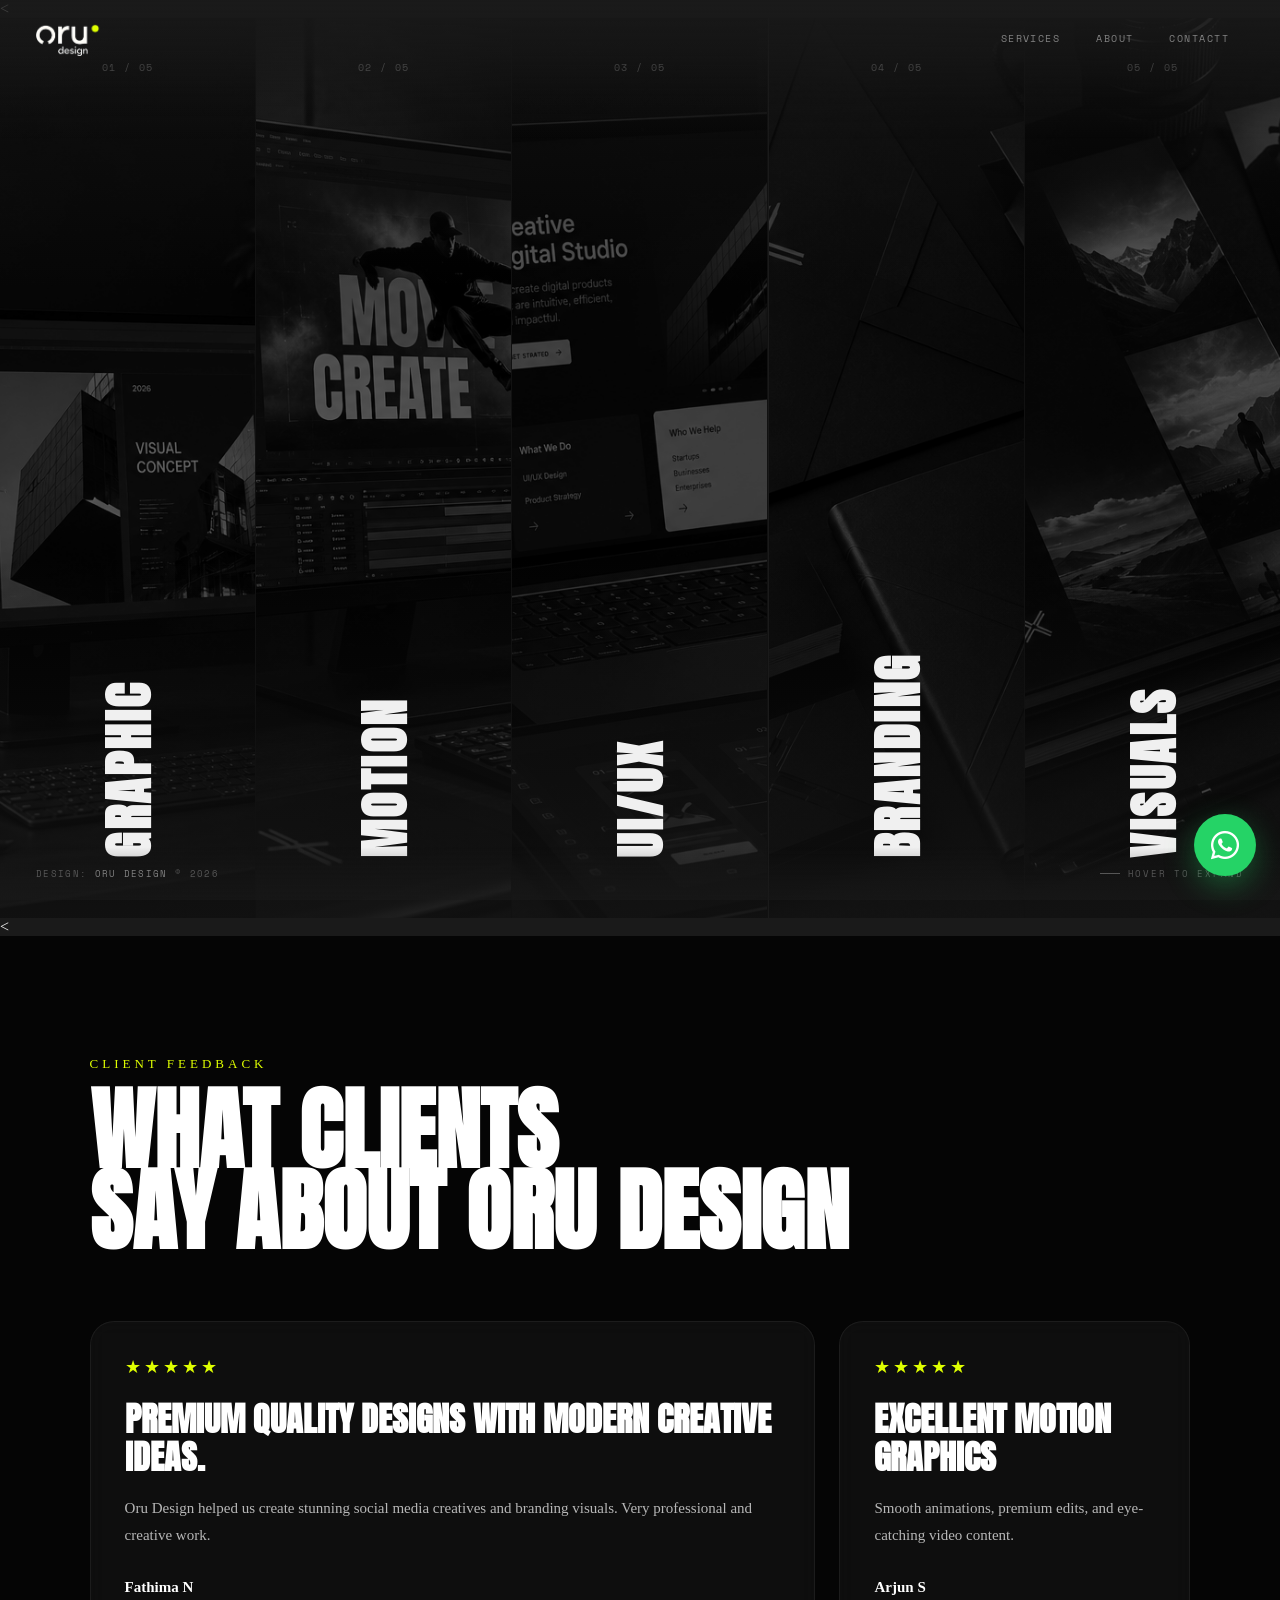
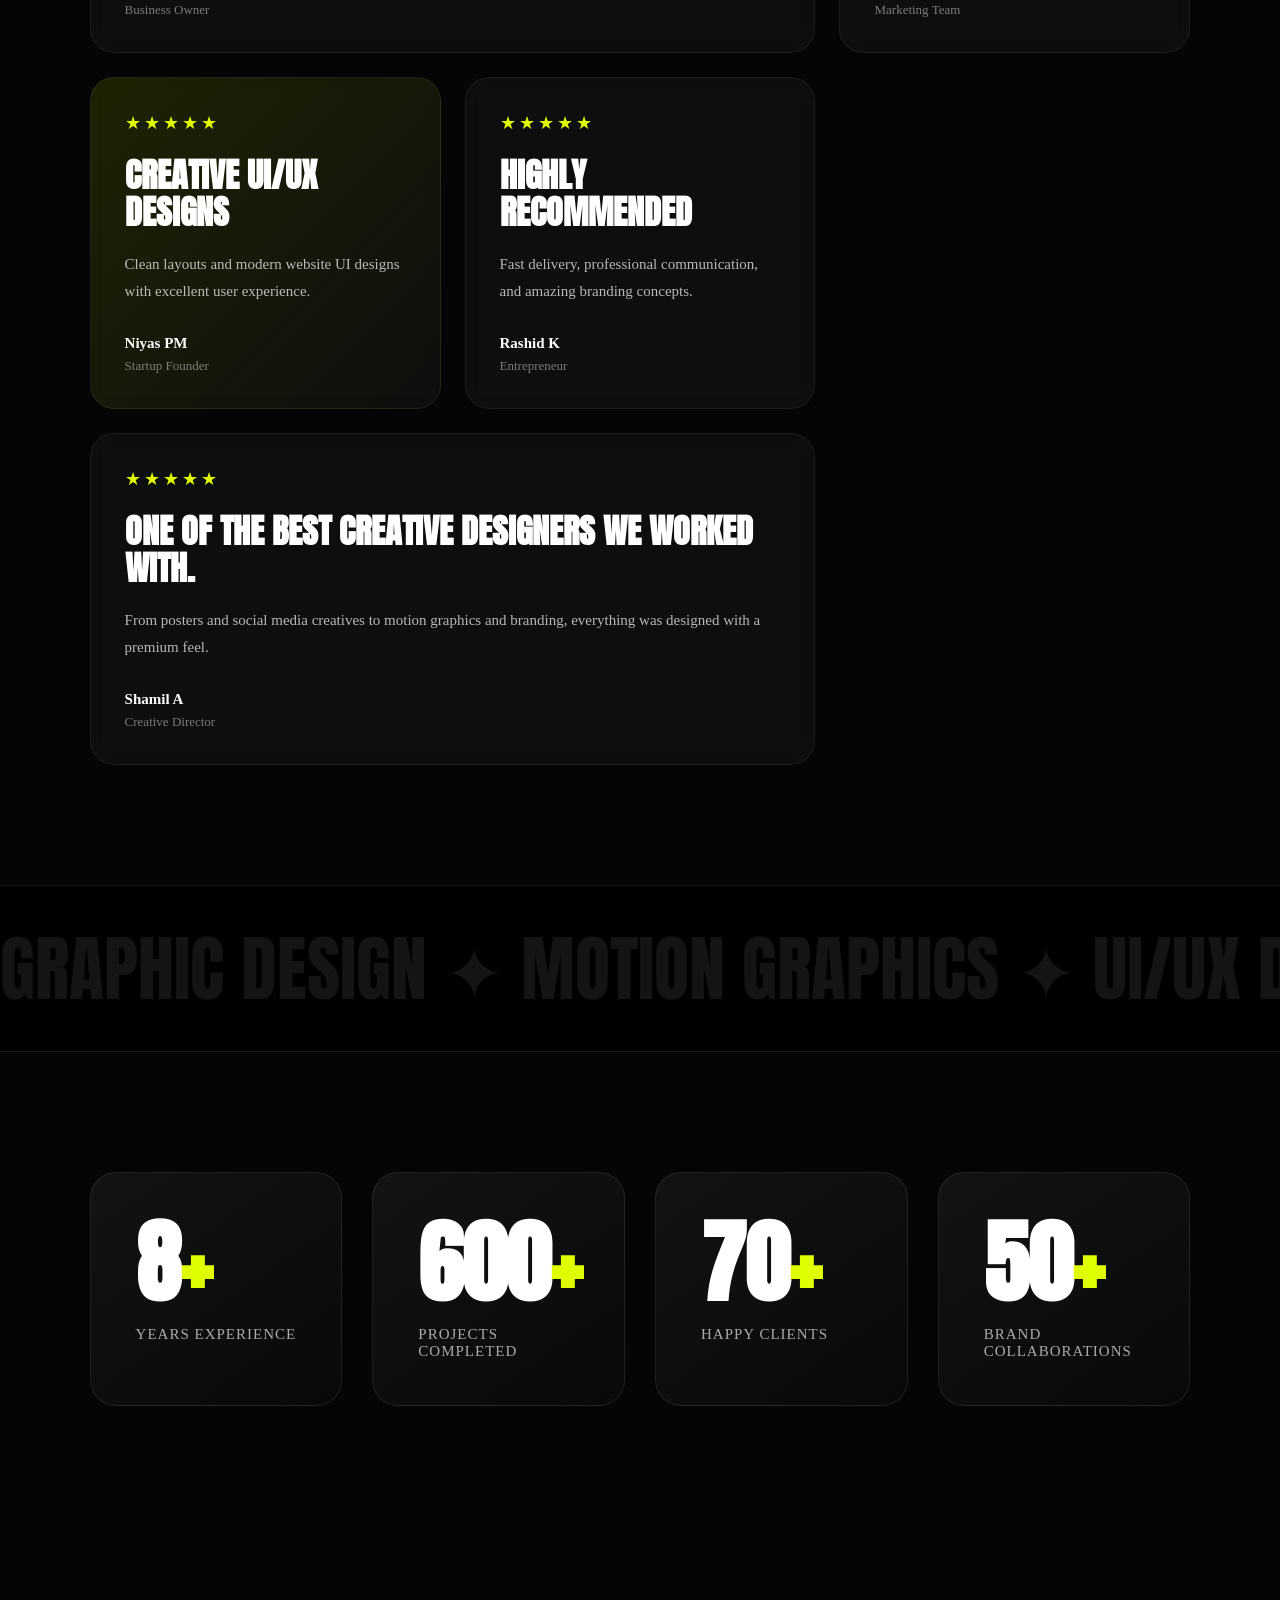
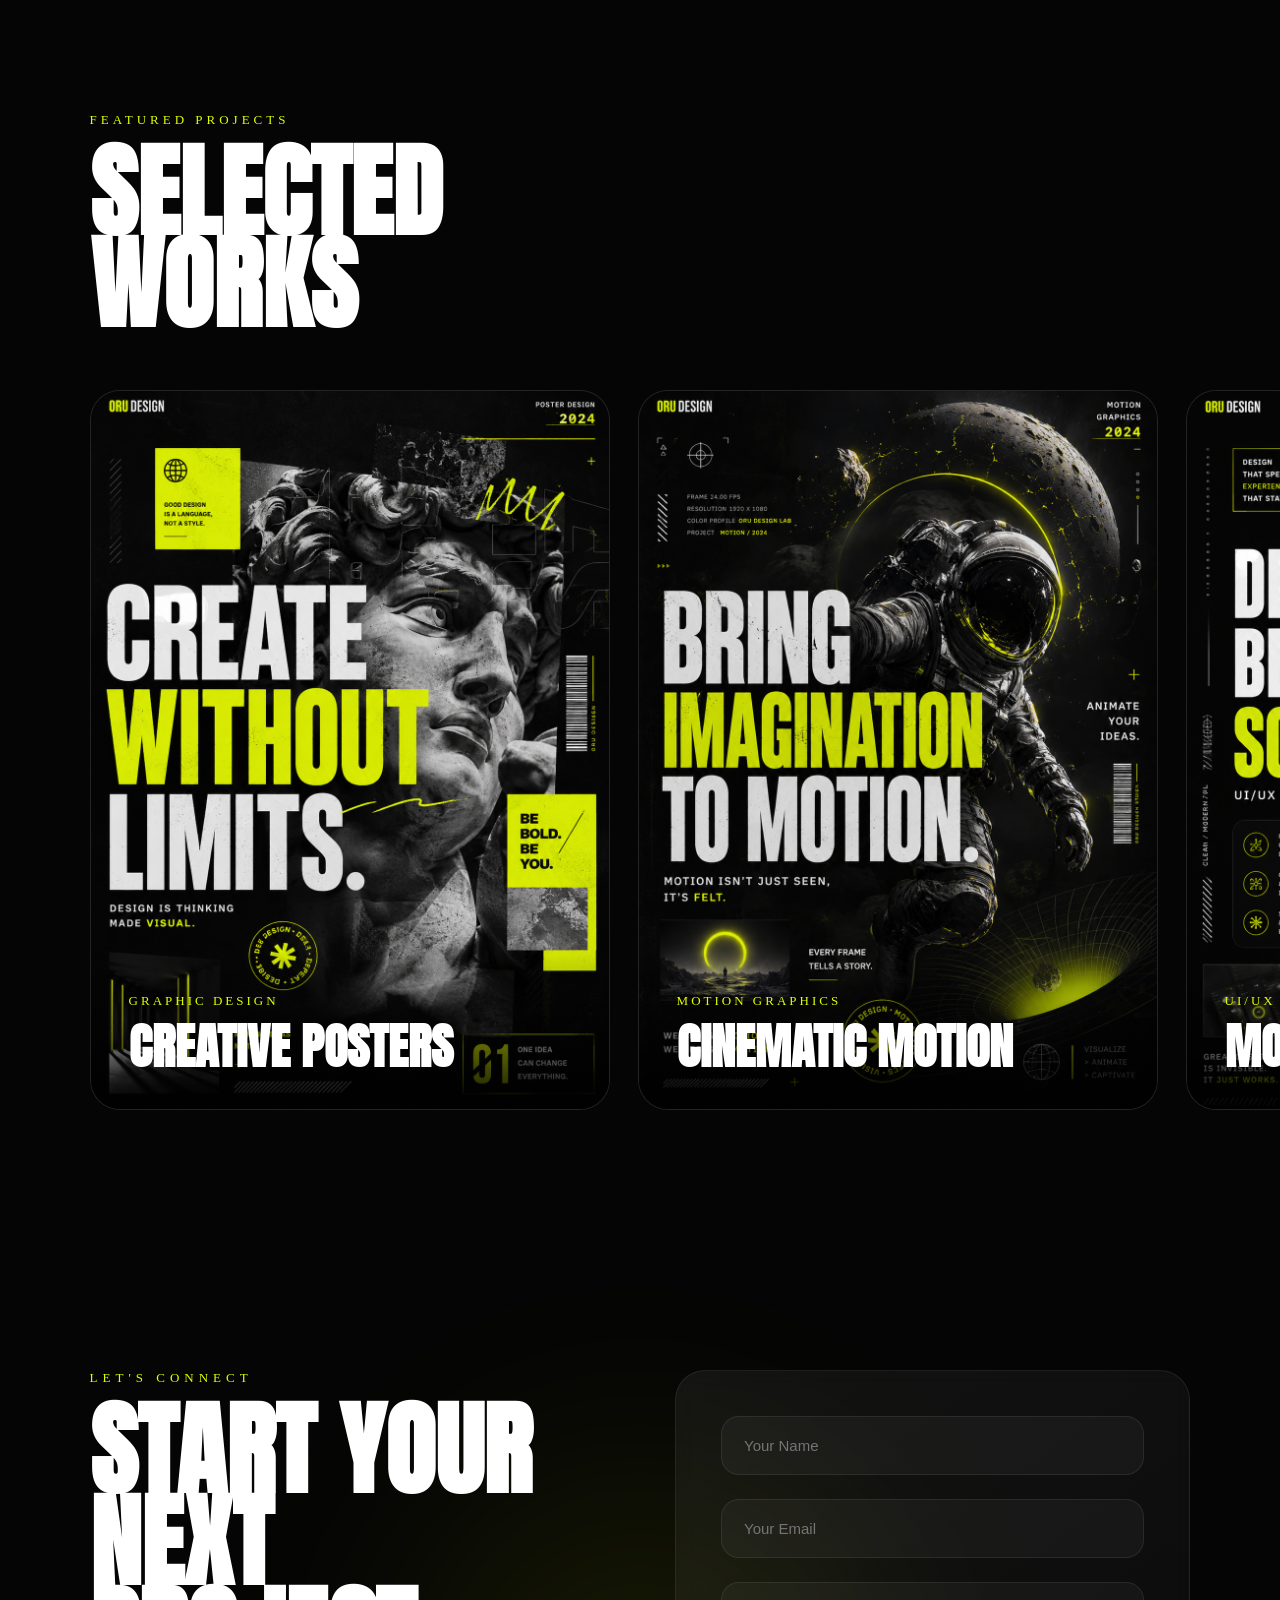
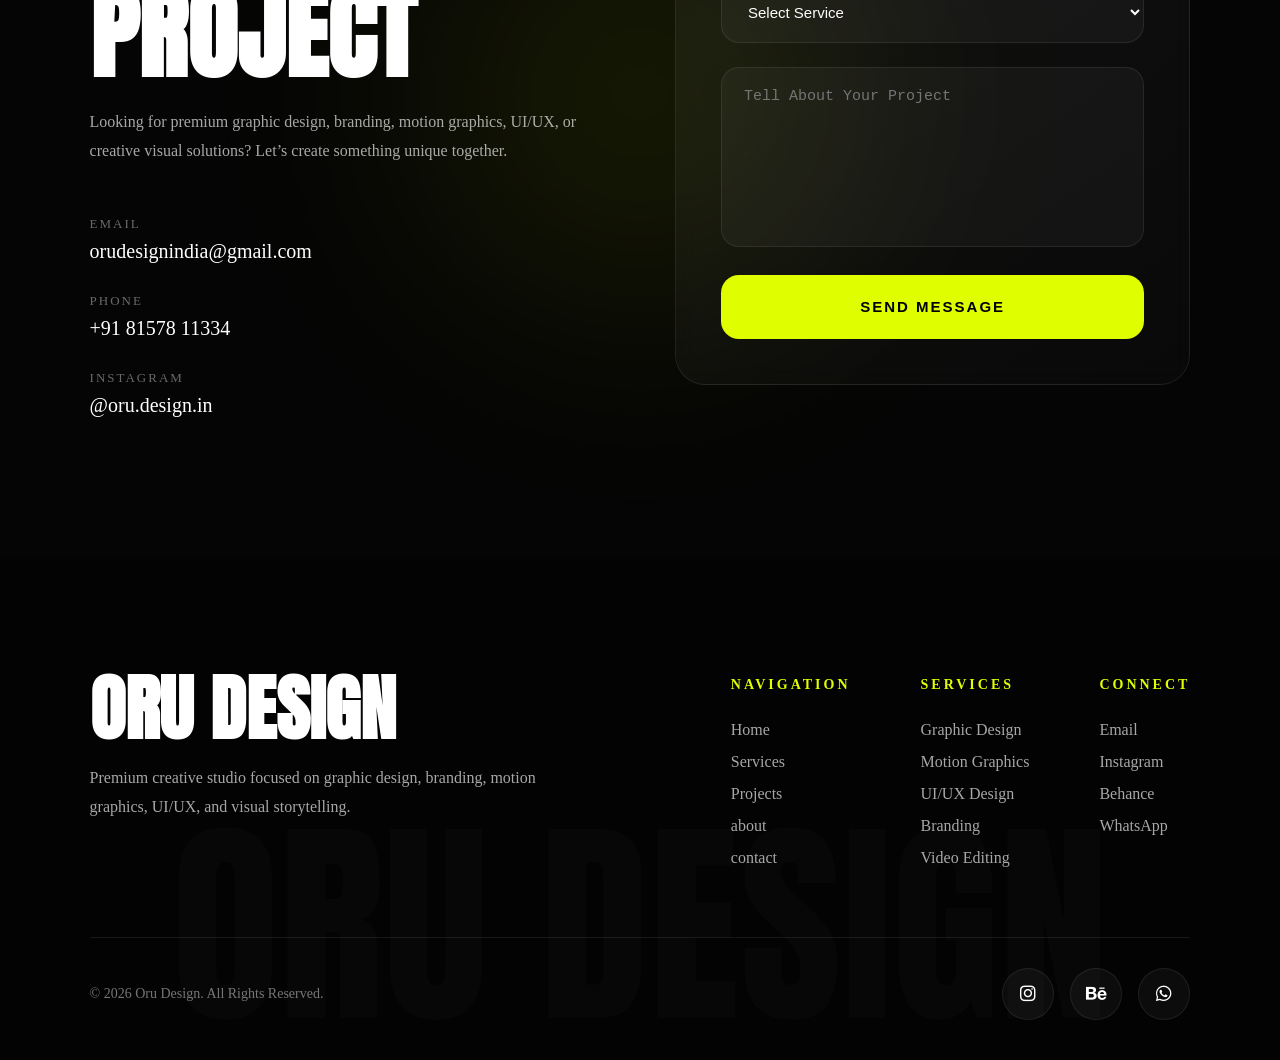
==== commit df9d27c1: "index.html" ====
--- a/index.html
+++ b/index.html
@@ -1221,10 +1221,10 @@
                 <h4>Navigation</h4>
 
                 <a href="#">Home</a>
-                <a href="#services">Services</a>
+                <a href="services.html">Services</a>
                 <a href="#work">Projects</a>
-                <a href="#about">About</a>
-                <a href="#contact">Contact</a>
+                <a href="about.html">about</a>
+                <a href="contact.html">contact</a>
 
             </div>
 
@@ -1325,4 +1325,4 @@
 
     </div>
 
-</footer>+</footer>
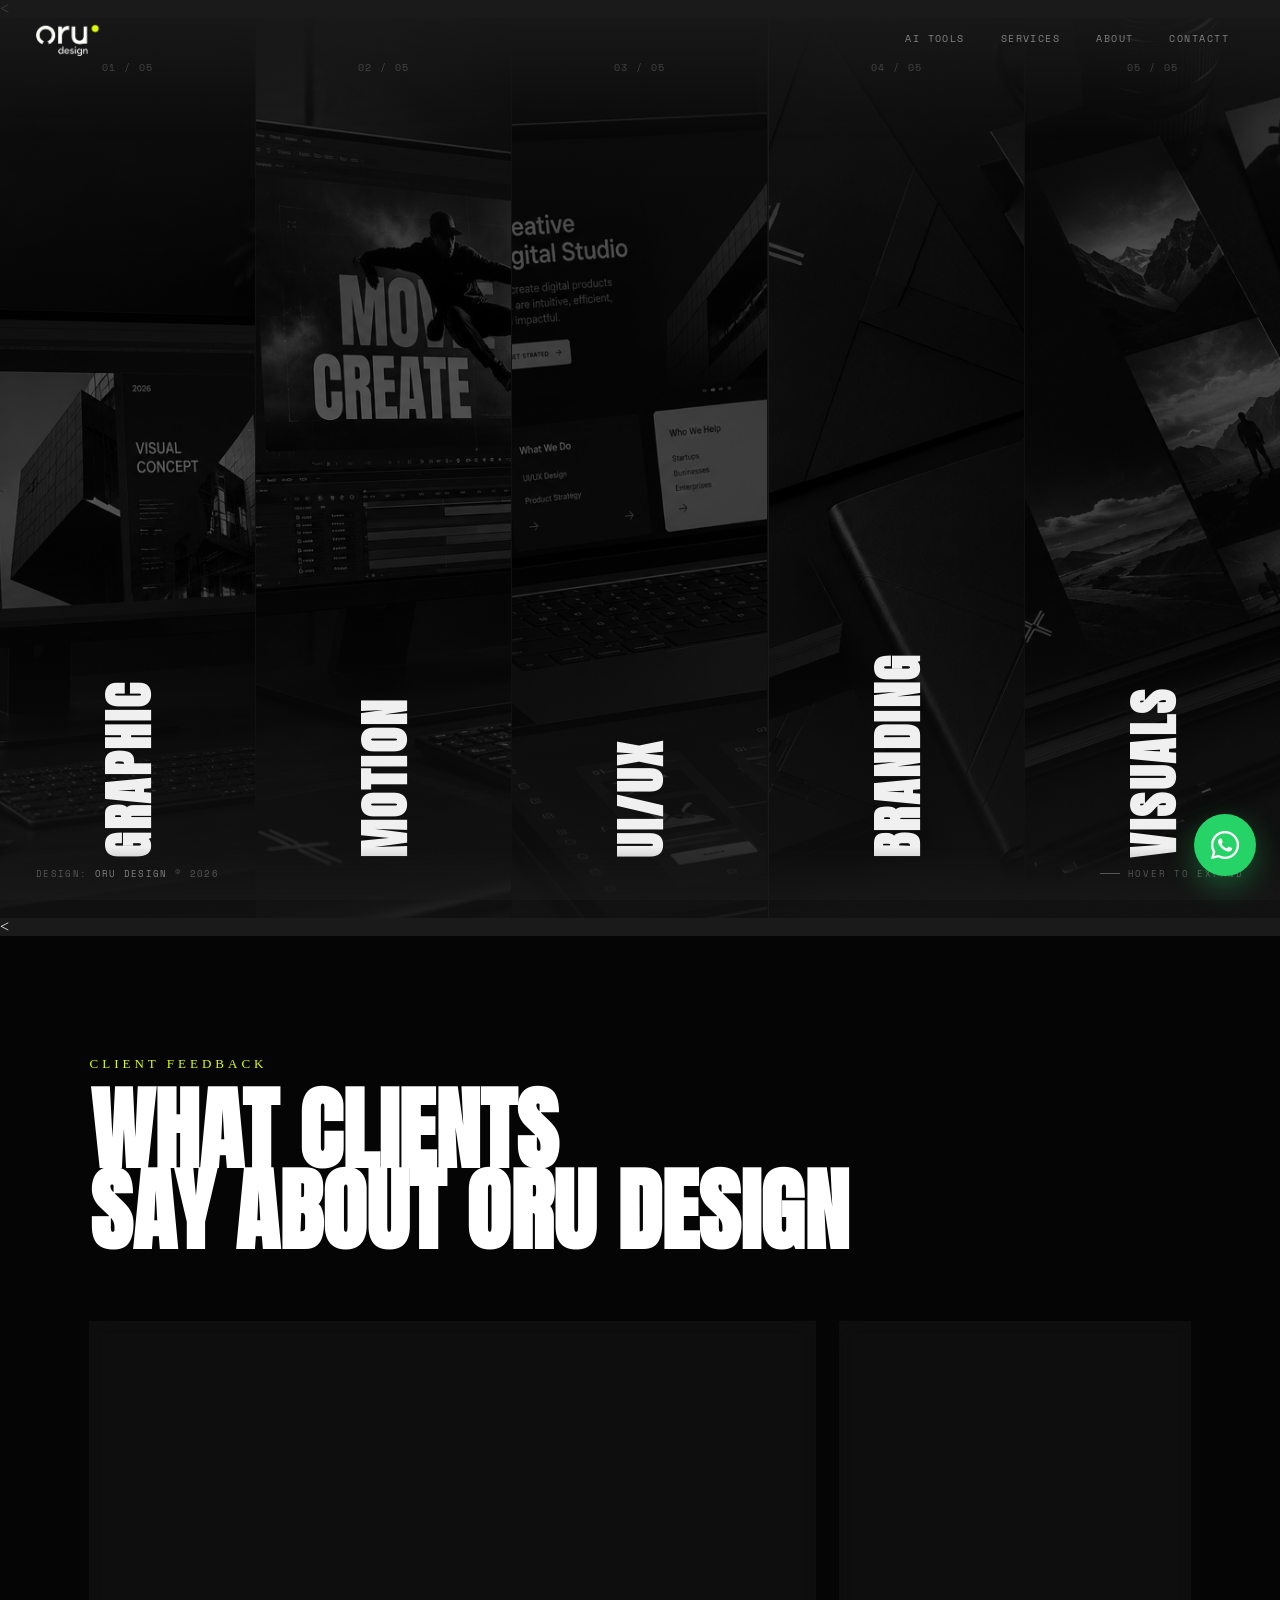
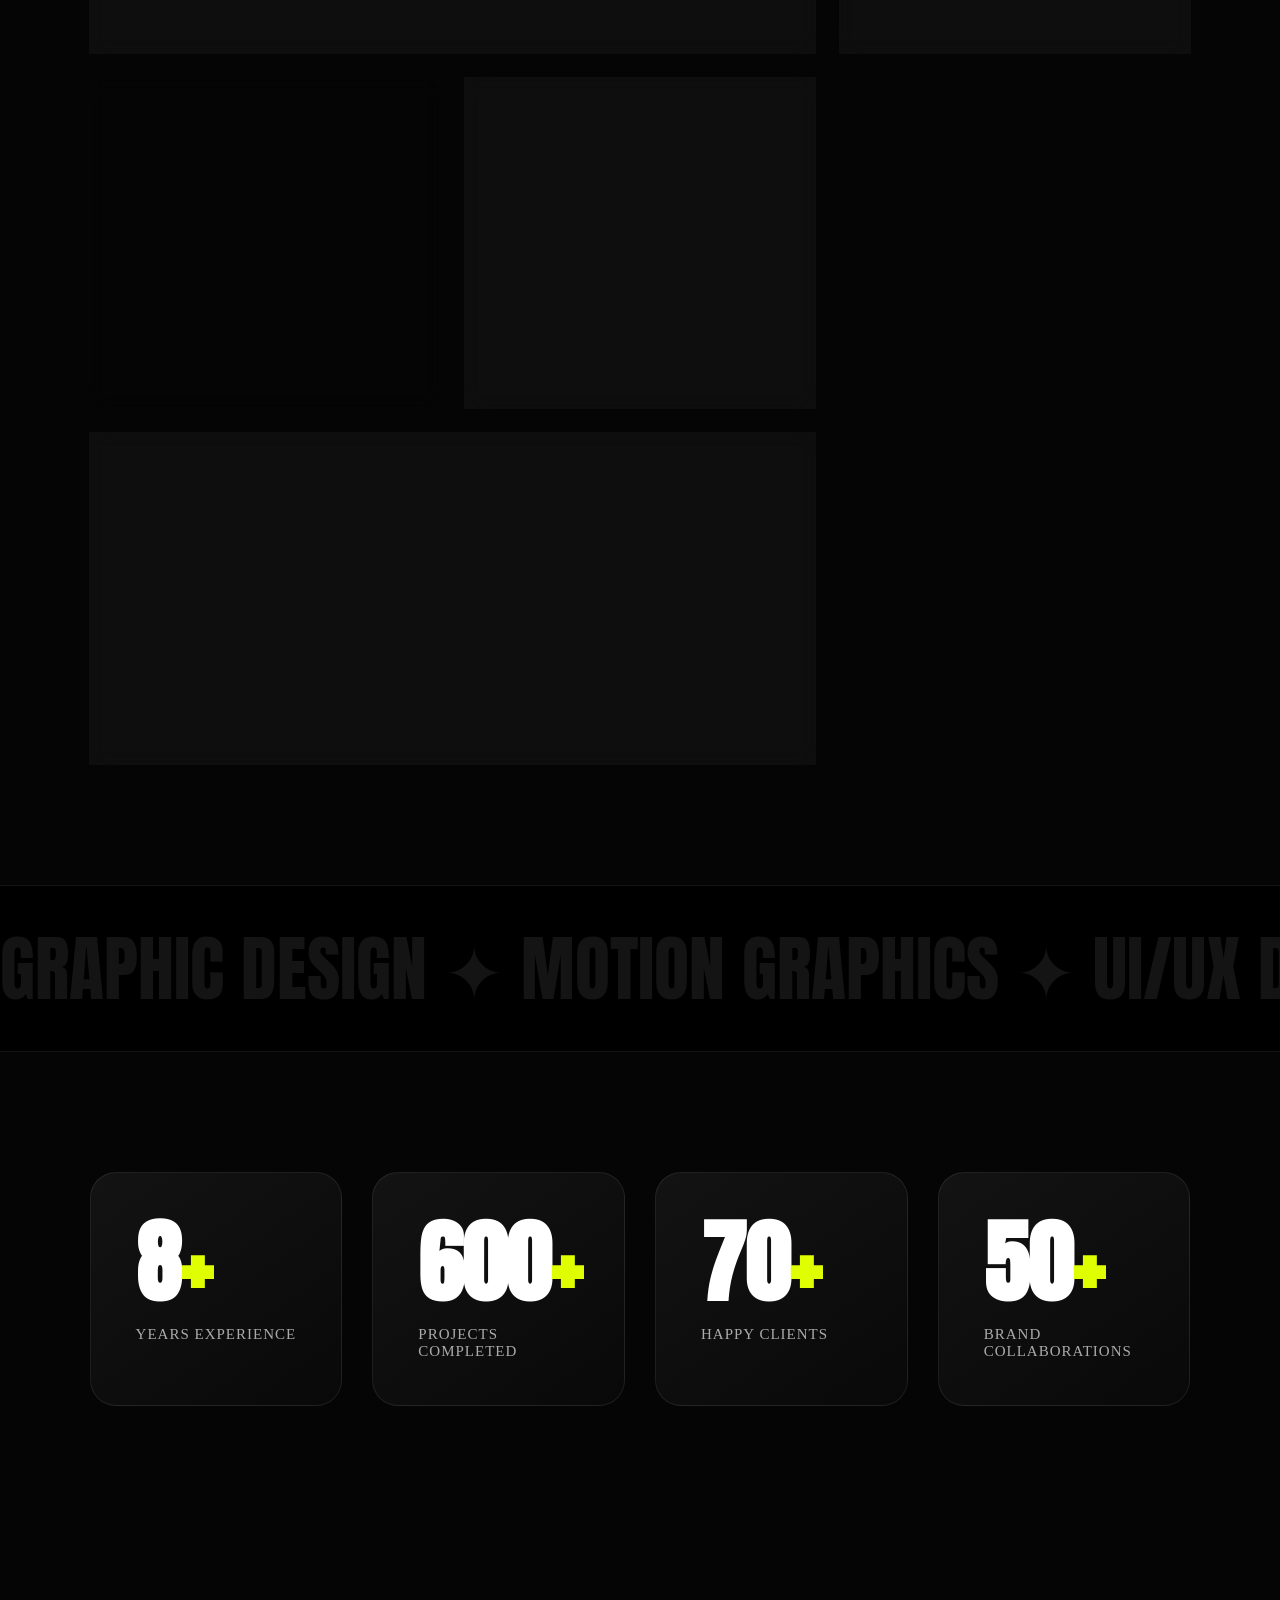
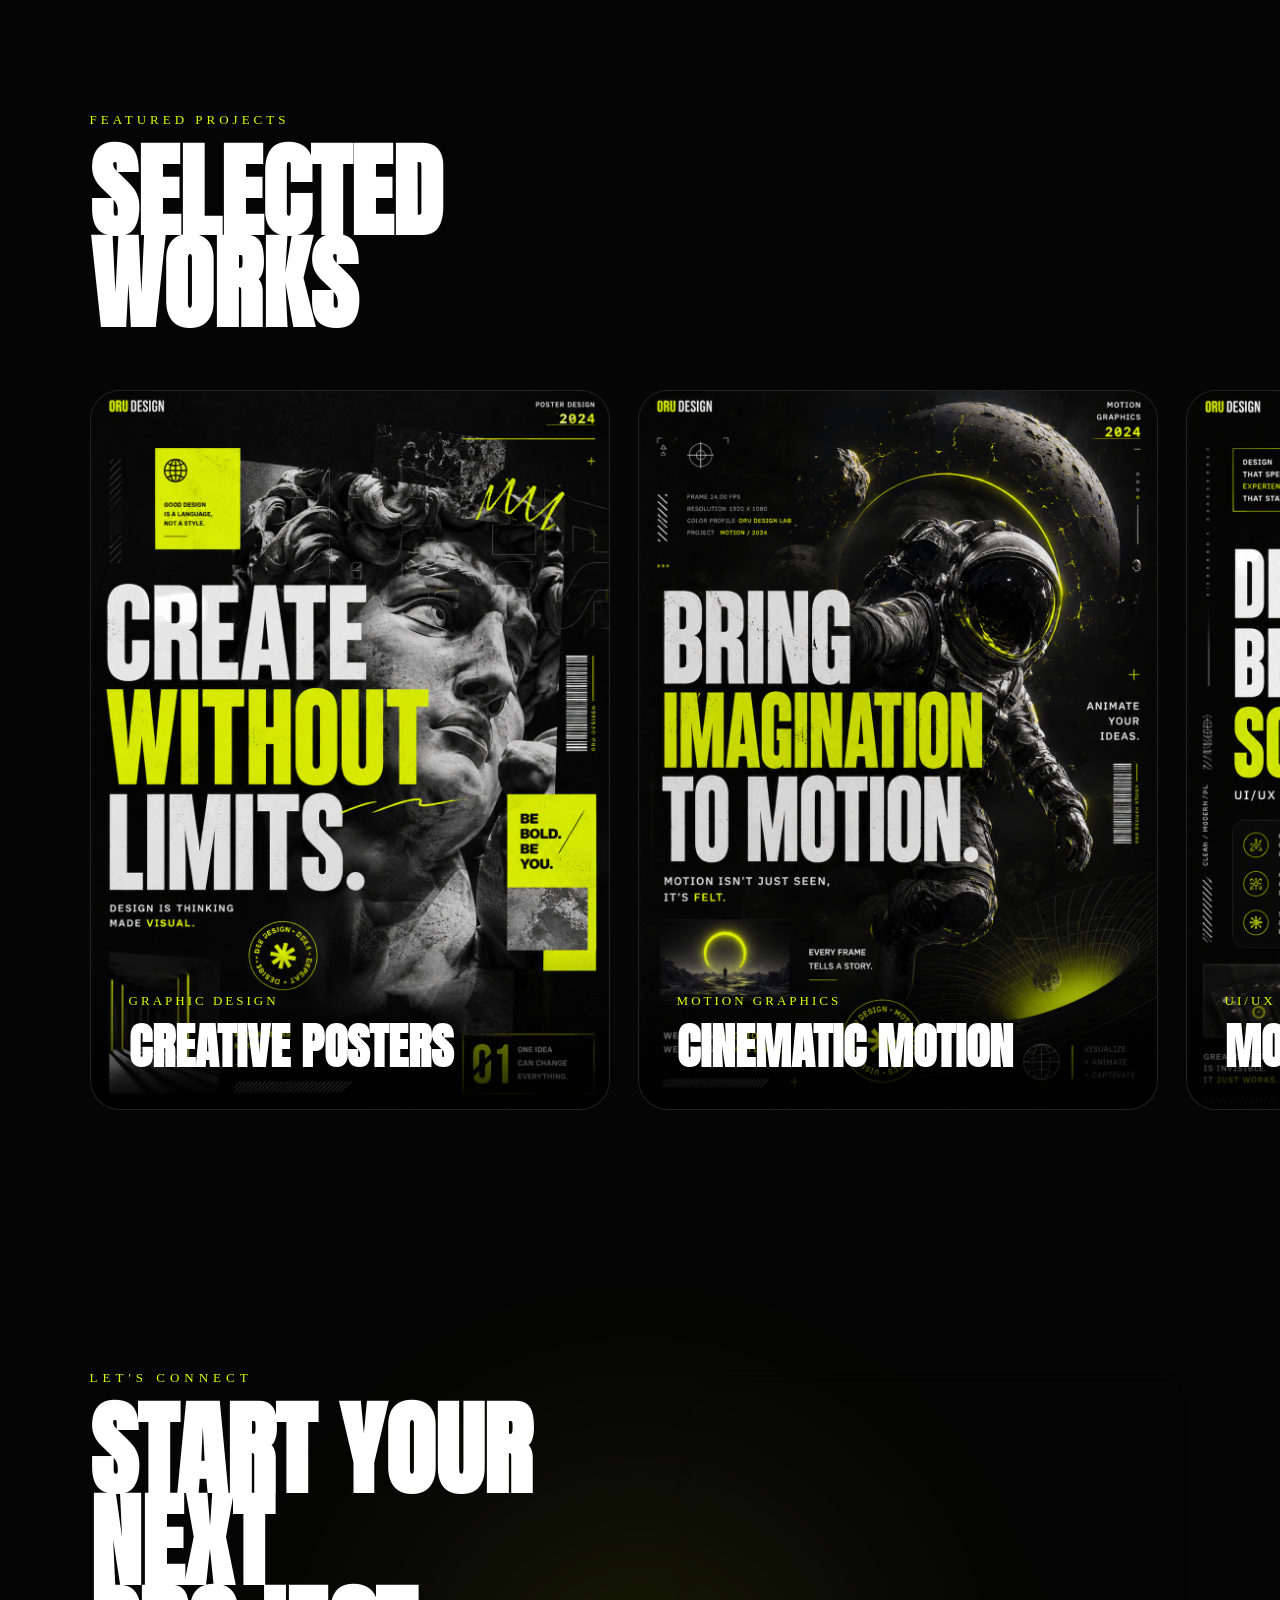
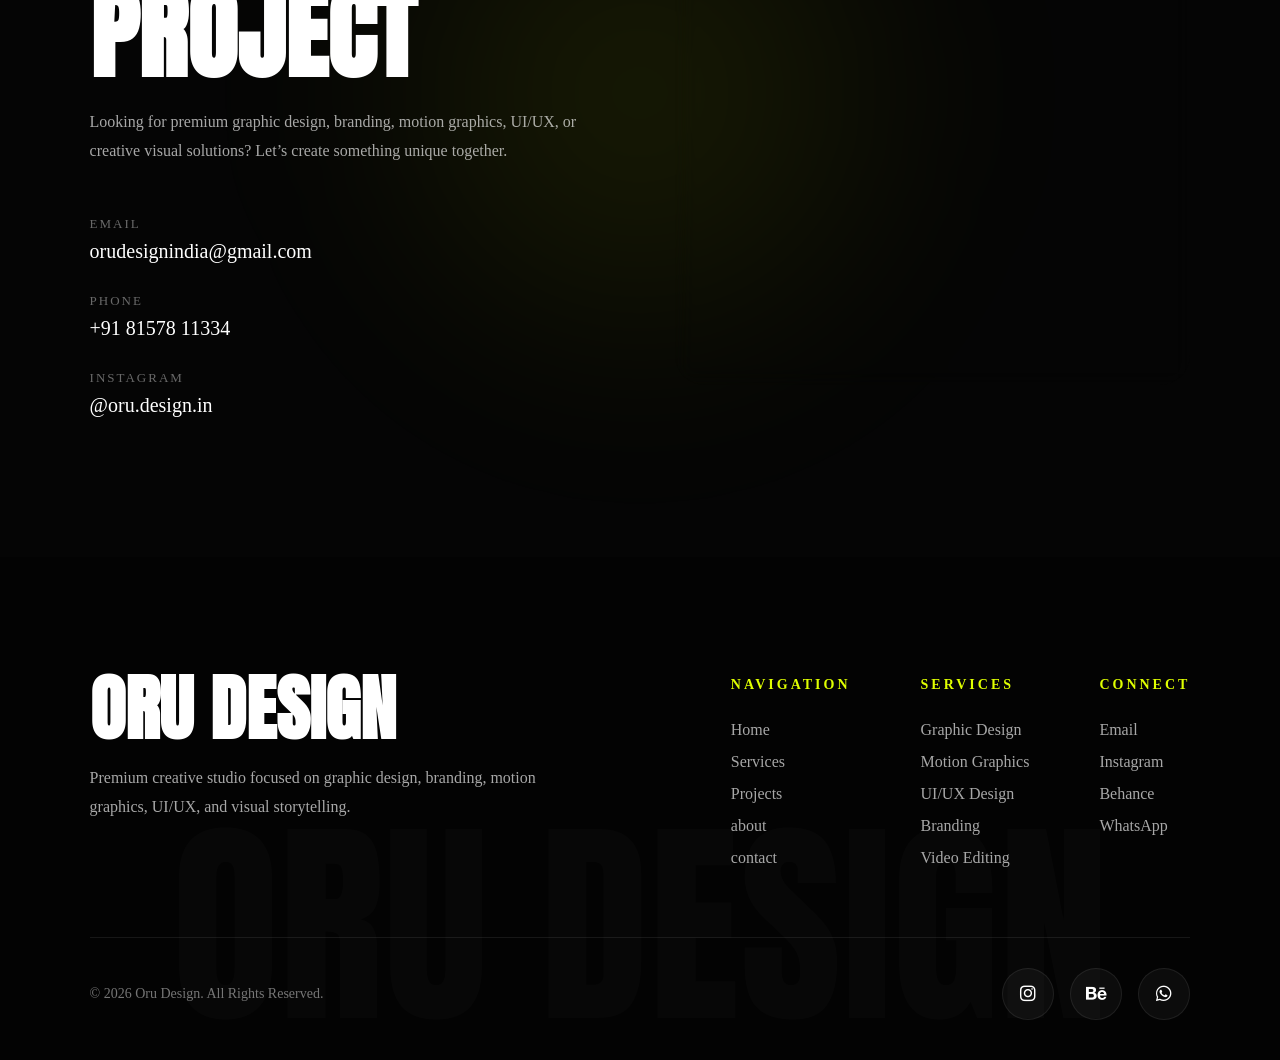
==== commit b5e3ee91: "index.html" ====
--- a/index.html
+++ b/index.html
@@ -8,12 +8,12 @@
     <meta name="viewport" content="width=device-width, initial-scale=1.0">
 
     <!-- TITLE -->
-    <title>Oru Design — Creative Portfolio</title>
+    <title>Oru Design Creative Studio | Branding, UI/UX & Digital Design Agency</title>
 
     <!-- SEO -->
     <meta name="title" content="Oru Design — Creative Portfolio">
     <meta name="description"
-          content="Oru Design is the creative portfolio of a Graphic Designer, Motion Designer, and UI/UX Designer specializing in branding, video editing, visual storytelling, and modern digital experiences.">
+          content="Oru Design is the creative studio of a Graphic Designer, Motion Designer, and UI/UX Designer specializing in branding, video editing, visual storytelling, and modern digital experiences.">
 
     <meta name="keywords"
           content="Graphic Designer Kerala, UI UX Designer Kochi, Motion Graphics, Video Editing, Branding, Creative Portfolio, Oru Design, Freelance Designer India">
@@ -75,7 +75,7 @@
 
 <nav class="nav">
 
-    
+     <a href="ai-tools.html">AI TOOLS</a>
 
     <a href="services.html">Services</a>
 
